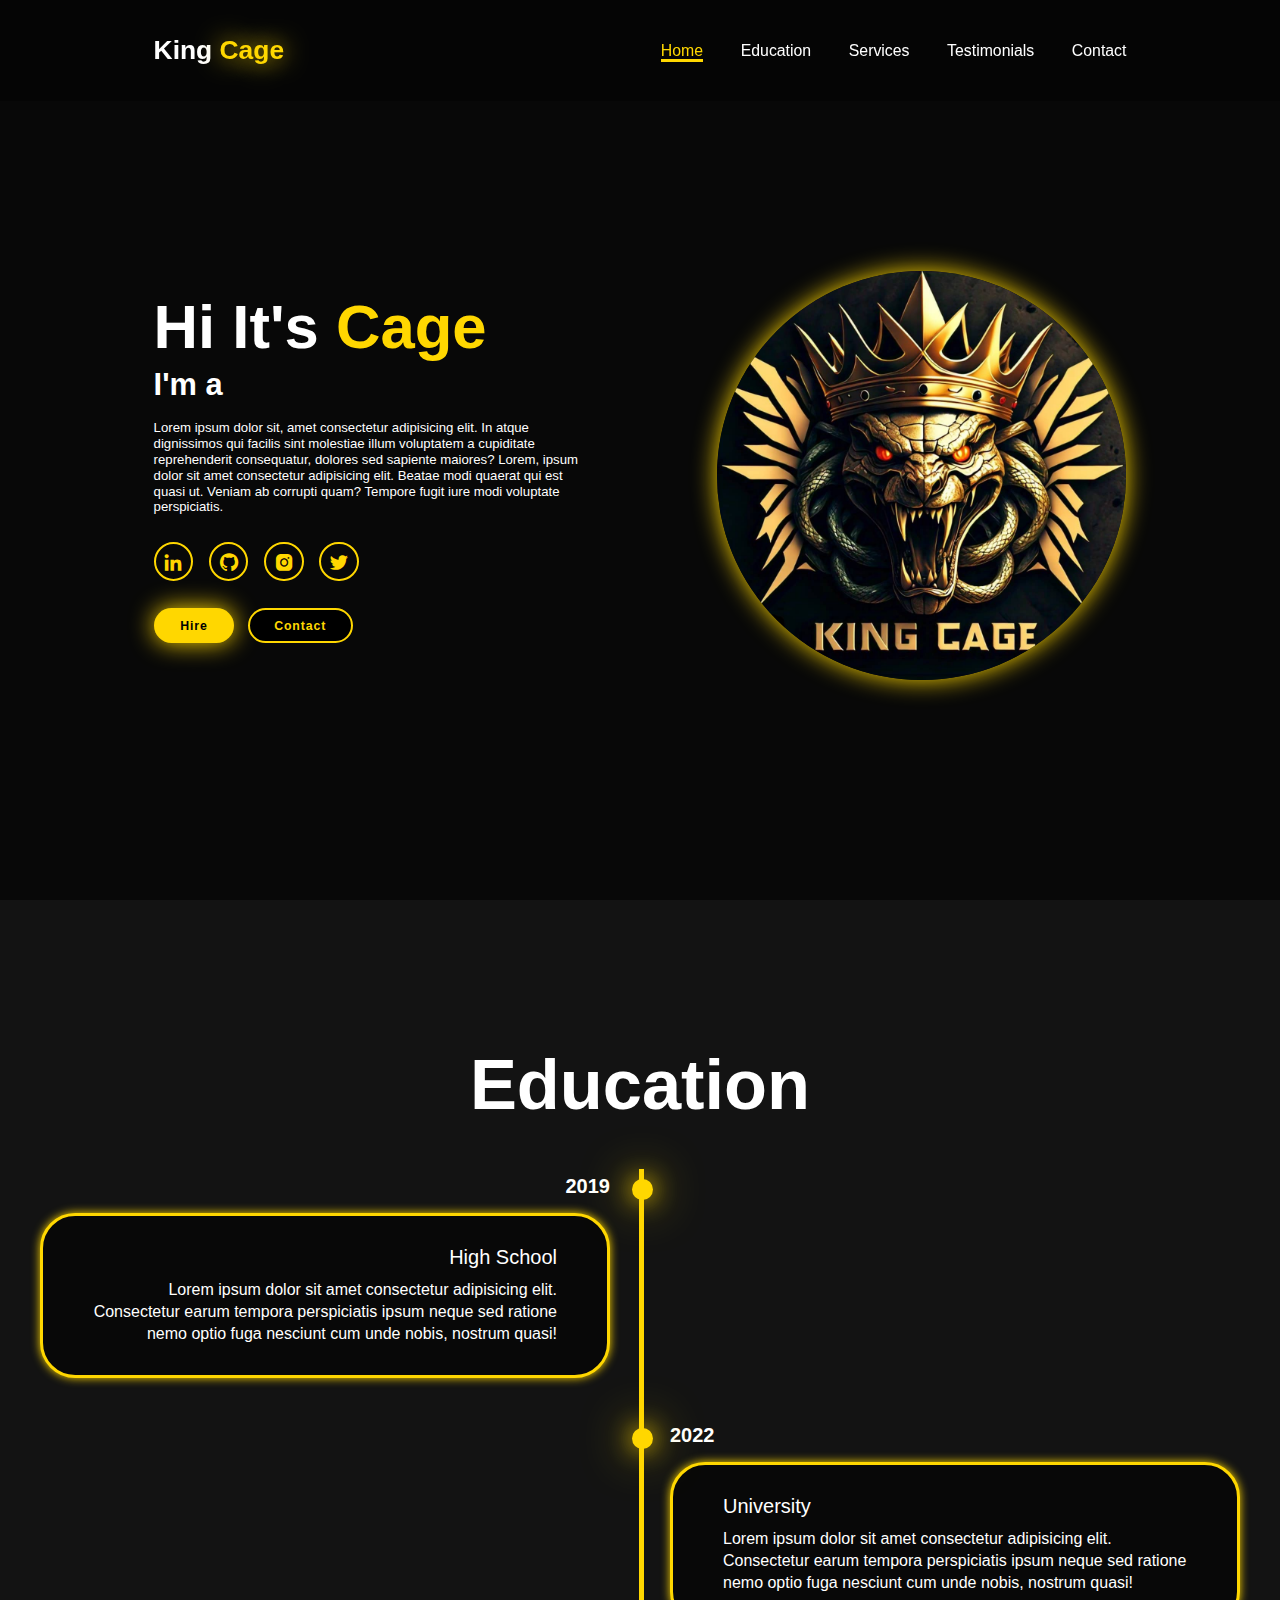
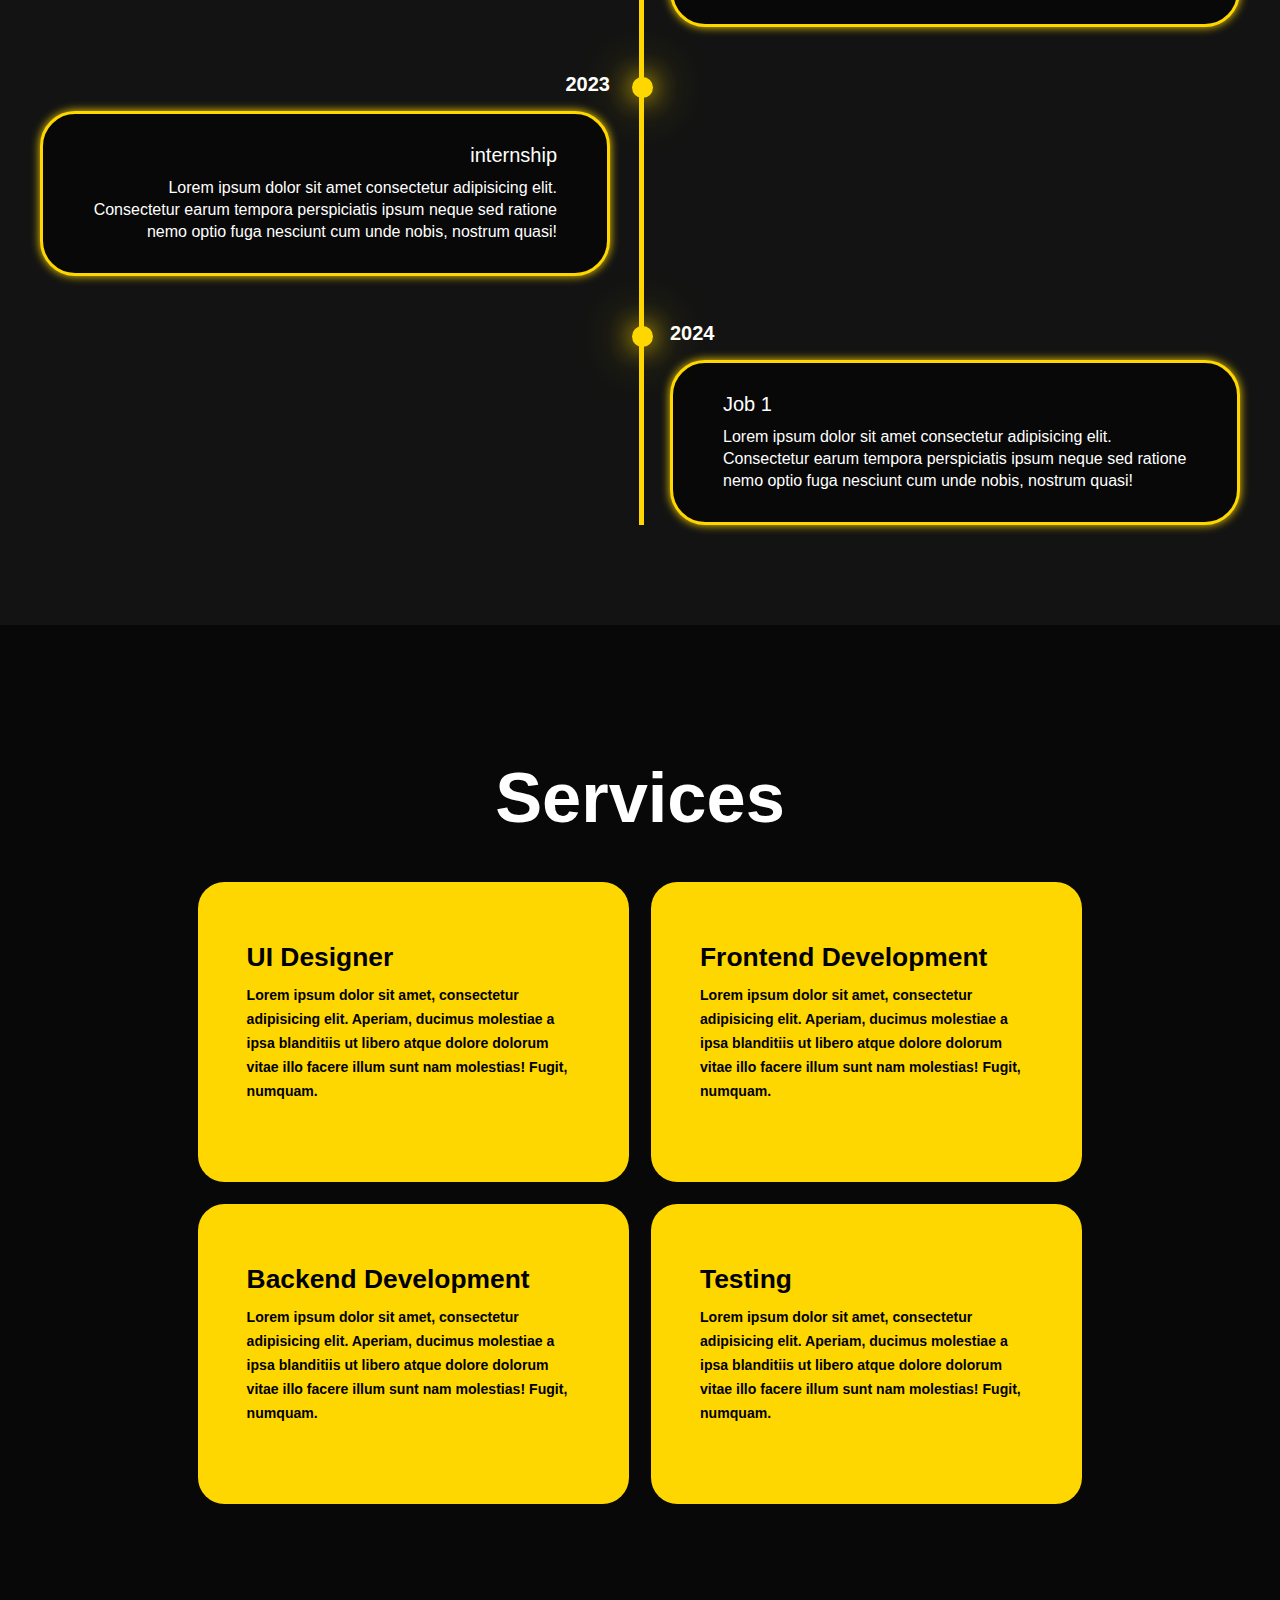
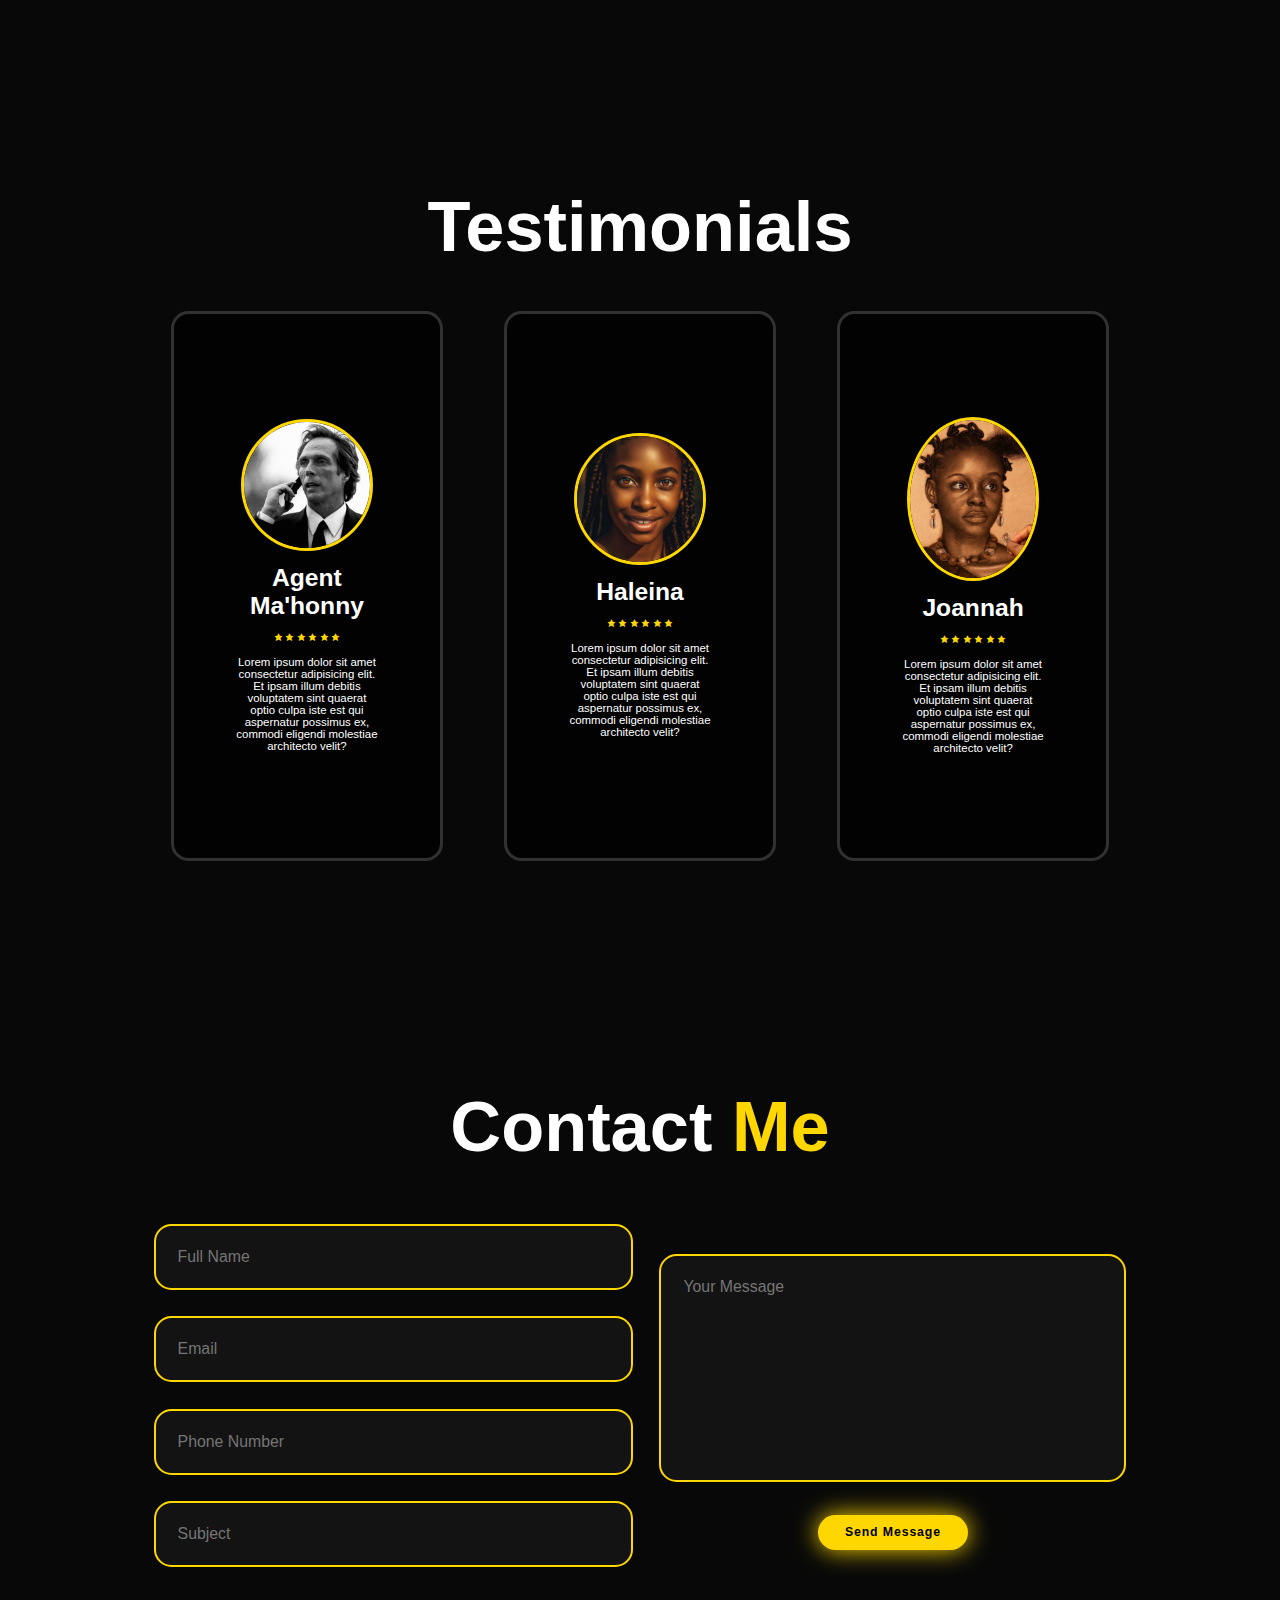
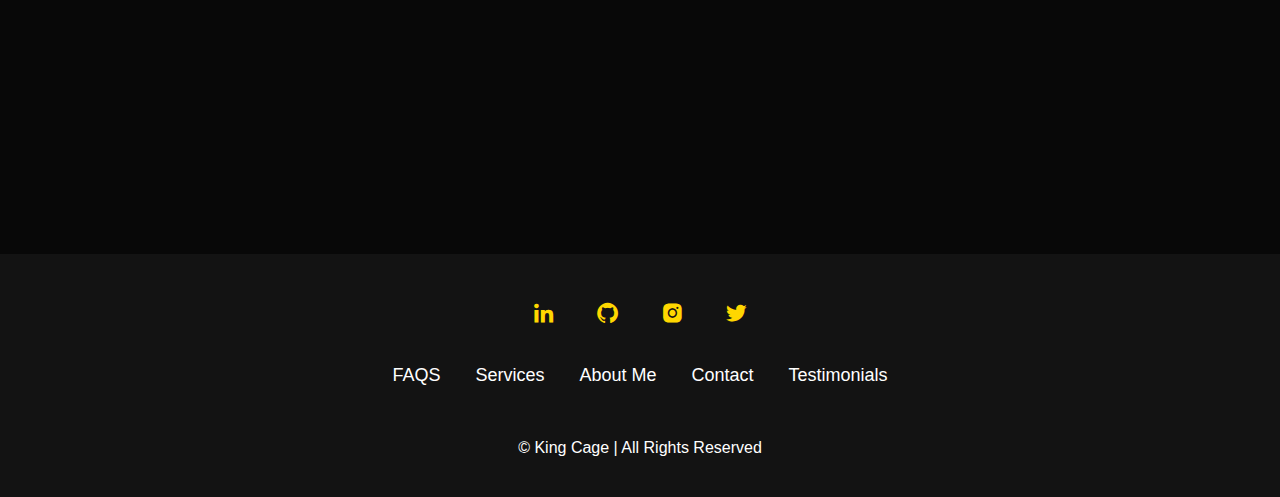
==== index.html @ 0769fb5f "First commit" ====
<!DOCTYPE html>
<html lang="en">
	<head>
		<meta charset="UTF-8" />
		<meta name="viewport" content="width=device-width, initial-scale=1.0" />
		<title>Responsive Portifolio Website</title>
		<link rel="stylesheet" href="style.css" />
		<link
			href="https://unpkg.com/boxicons@2.1.4/css/boxicons.min.css"
			rel="stylesheet" />
	</head>
	<body>
		<header class="header">
			<a href="#home" class="logo"> King <span>Cage</span> </a>

			<i class="bx bx-menu" id="menu-icon"></i>

			<nav class="navbar">
				<a href="#home" class="active">Home</a>
				<a href="#education">Education</a>
				<a href="#services">Services</a>
				<a href="#testimonials">Testimonials</a>
				<a href="#contact">Contact</a>
			</nav>
		</header>

		<section class="home" id="home">
			<div class="home-content">
				<h1>Hi It's <span>Cage</span></h1>
				<h3 class="text-animation">I'm a <span></span></h3>
				<p>
					Lorem ipsum dolor sit, amet consectetur adipisicing elit. In atque
					dignissimos qui facilis sint molestiae illum voluptatem a cupiditate
					reprehenderit consequatur, dolores sed sapiente maiores? Lorem, ipsum
					dolor sit amet consectetur adipisicing elit. Beatae modi quaerat qui
					est quasi ut. Veniam ab corrupti quam? Tempore fugit iure modi
					voluptate perspiciatis.
				</p>

				<div class="social-icons">
					<a href="#"><i class="bx bxl-linkedin"></i></a>
					<a href="#"><i class="bx bxl-github"></i></a>
					<a href="#"><i class=" bx bxl-instagram-alt"></i></a>
					<a href="#"><i class="bx bxl-twitter"></i></a>
				</div>

				<div class="btn-group">
					<a href="#" class="btn">Hire</a>
					<a href="#contact" class="btn">Contact</a>
				</div>
			</div>
			<div class="home-img">
				<img src="King_Cage.jpg" alt="" />
			</div>
		</section>

		<section class="education" id="education">
			<h2 class="heading">Education</h2>

			<div class="timeline-items">
				<div class="timeline-item">
					<div class="timeline-dot"></div>
					<div class="timeline-date">2019</div>
					<div class="timeline-content">
						<h3>High School</h3>
						<p>
							Lorem ipsum dolor sit amet consectetur adipisicing elit.
							Consectetur earum tempora perspiciatis ipsum neque sed ratione
							nemo optio fuga nesciunt cum unde nobis, nostrum quasi!
						</p>
					</div>
				</div>

				<div class="timeline-item">
					<div class="timeline-dot"></div>
					<div class="timeline-date">2022</div>
					<div class="timeline-content">
						<h3>University</h3>
						<p>
							Lorem ipsum dolor sit amet consectetur adipisicing elit.
							Consectetur earum tempora perspiciatis ipsum neque sed ratione
							nemo optio fuga nesciunt cum unde nobis, nostrum quasi!
						</p>
					</div>
				</div>

				<div class="timeline-item">
					<div class="timeline-dot"></div>
					<div class="timeline-date">2023</div>
					<div class="timeline-content">
						<h3>internship</h3>
						<p>
							Lorem ipsum dolor sit amet consectetur adipisicing elit.
							Consectetur earum tempora perspiciatis ipsum neque sed ratione
							nemo optio fuga nesciunt cum unde nobis, nostrum quasi!
						</p>
					</div>
				</div>

				<div class="timeline-item">
					<div class="timeline-dot"></div>
					<div class="timeline-date">2024</div>
					<div class="timeline-content">
						<h3>Job 1</h3>
						<p>
							Lorem ipsum dolor sit amet consectetur adipisicing elit.
							Consectetur earum tempora perspiciatis ipsum neque sed ratione
							nemo optio fuga nesciunt cum unde nobis, nostrum quasi!
						</p>
					</div>
				</div>
			</div>
		</section>

		<section class="services" id="services">
			<h2 class="heading">Services</h2>

			<div class="services-container">
				<div class="service-box">
					<div class="service-info">
						<h4>UI Designer</h4>
						<p>
							Lorem ipsum dolor sit amet, consectetur adipisicing elit. Aperiam,
							ducimus molestiae a ipsa blanditiis ut libero atque dolore dolorum
							vitae illo facere illum sunt nam molestias! Fugit, numquam.
						</p>
					</div>
				</div>
				<div class="service-box">
					<div class="service-info">
						<h4>Frontend Development</h4>
						<p>
							Lorem ipsum dolor sit amet, consectetur adipisicing elit. Aperiam,
							ducimus molestiae a ipsa blanditiis ut libero atque dolore dolorum
							vitae illo facere illum sunt nam molestias! Fugit, numquam.
						</p>
					</div>
				</div>
				<div class="service-box">
					<div class="service-info">
						<h4>Backend Development</h4>
						<p>
							Lorem ipsum dolor sit amet, consectetur adipisicing elit. Aperiam,
							ducimus molestiae a ipsa blanditiis ut libero atque dolore dolorum
							vitae illo facere illum sunt nam molestias! Fugit, numquam.
						</p>
					</div>
				</div>
				<div class="service-box">
					<div class="service-info">
						<h4>Testing</h4>
						<p>
							Lorem ipsum dolor sit amet, consectetur adipisicing elit. Aperiam,
							ducimus molestiae a ipsa blanditiis ut libero atque dolore dolorum
							vitae illo facere illum sunt nam molestias! Fugit, numquam.
						</p>
					</div>
				</div>
			</div>
		</section>

		<section class="testimonials" id="testimonials">
			<div class="testimonials-box">
				<h2 class="heading">Testimonials</h2>

				<div class="wrapper">
					<div class="testimonial-item">
						<img src="img1.jpg" alt="" />
						<h2>Agent Ma'honny</h2>
						<div class="rating">
							<i class="bx bxs-star" id="star"></i>
							<i class="bx bxs-star" id="star"></i>
							<i class="bx bxs-star" id="star"></i>
							<i class="bx bxs-star" id="star"></i>
							<i class="bx bxs-star" id="star"></i>
							<i class="bx bxs-star" id="star"></i>
						</div>
						<p>
							Lorem ipsum dolor sit amet consectetur adipisicing elit. Et ipsam
							illum debitis voluptatem sint quaerat optio culpa iste est qui
							aspernatur possimus ex, commodi eligendi molestiae architecto
							velit?
						</p>
					</div>

					<div class="testimonial-item">
						<img src="img2.jpg" alt="" />
						<h2>Haleina</h2>
						<div class="rating">
							<i class="bx bxs-star" id="star"></i>
							<i class="bx bxs-star" id="star"></i>
							<i class="bx bxs-star" id="star"></i>
							<i class="bx bxs-star" id="star"></i>
							<i class="bx bxs-star" id="star"></i>
							<i class="bx bxs-star" id="star"></i>
						</div>
						<p>
							Lorem ipsum dolor sit amet consectetur adipisicing elit. Et ipsam
							illum debitis voluptatem sint quaerat optio culpa iste est qui
							aspernatur possimus ex, commodi eligendi molestiae architecto
							velit?
						</p>
					</div>

					<div class="testimonial-item">
						<img src="img3.webp" alt="" />
						<h2>Joannah</h2>
						<div class="rating">
							<i class="bx bxs-star" id="star"></i>
							<i class="bx bxs-star" id="star"></i>
							<i class="bx bxs-star" id="star"></i>
							<i class="bx bxs-star" id="star"></i>
							<i class="bx bxs-star" id="star"></i>
							<i class="bx bxs-star" id="star"></i>
						</div>
						<p>
							Lorem ipsum dolor sit amet consectetur adipisicing elit. Et ipsam
							illum debitis voluptatem sint quaerat optio culpa iste est qui
							aspernatur possimus ex, commodi eligendi molestiae architecto
							velit?
						</p>
					</div>
				</div>
			</div>
		</section>

		<section class="contact" id="contact">
			<h2 class="heading">Contact <span>Me</span></h2>

			<form action="">
				<div class="input-group">
					<div class="input-box">
						<input type="text" placeholder="Full Name" />
						<input type="email" placeholder="Email" />
					</div>
					<div class="input-box">
						<input type="number" placeholder="Phone Number" />
						<input type="text" placeholder="Subject" />
					</div>
				</div>

				<div class="input-group-2">
					<textarea
						name=""
						id=""
						cols="30"
						rows="10"
						placeholder="Your Message"></textarea>
					<input type="submit" value="Send Message" class="btn" />
				</div>
			</form>
		</section>

		<footer class="footer">
			<div class="social">
				<a href="#"><i class="bx bxl-linkedin"></i></a>
				<a href="#"><i class="bx bxl-github"></i></a>
				<a href="#"><i class=" bx bxl-instagram-alt"></i></a>
				<a href="#"><i class="bx bxl-twitter"></i></a>
			</div>

			<ul>

				<li>
					<a href="#">FAQS</a>
				</li>
				

				<li>
					<a href="#">Services</a>
				</li>

				<li>
					<a href="#">About Me</a>
				</li>

				<li>
					<a href="#">Contact</a>
				</li>

				<li>
					<a href="#">Testimonials</a>
				</li>

			</ul>

			<p class="copyright">
				&copy; King Cage | All Rights Reserved
			</p>

		</footer>

		<script src="scritp.js"></script>
	</body>
</html>
---- style.css ----
* {
	margin: 0;
	padding: 0;
	box-sizing: border-box;
	text-decoration: none;
	border: none;
	outline: none;
	scroll-behavior: smooth;
	font-family: "Poppins", sans-serif;
}
:root {
	--bg-color: #080808;
	--second-bg-color: #131313;
	--text-color: #fff;
	--main-color: rgb(255, 215, 0);
	--background-image: linear-gradient(
		to bottom,
		rgb(255, 215, 0),
		rgb(255, 215, 0)
	);
}

html {
	font-size: 60%;
	overflow-x: hidden;
}

body {
	background: var(--bg-color);
	color: var(--text-color);
}

.header {
	position: fixed;
	top: 0;
	left: 0;
	width: 100%;
	padding: 4rem 12% 4rem;
	background: rgba(0, 0, 0, 0.3);
	backdrop-filter: blur(10px);
	display: flex;
	justify-content: space-between;
	align-items: center;
	z-index: 5;
}

.logo {
	font-size: 3rem;
	color: var(--text-color);
	font-weight: 800;
	cursor: pointer;
	transition: 0.3s ease;
}
.logo:hover {
	transform: scale(1.1);
}

.logo span {
	text-shadow: 0 0 25px var(--main-color);
}

.navbar a {
	font-size: 1.8rem;
	color: var(--text-color);
	margin-left: 4rem;
	font-weight: 500;
	transition: 0.3s ease;
	border-bottom: 3px solid transparent;
}

.navbar a:hover,
.navbar a.active {
	color: var(--main-color);
	border-bottom: 3px solid var(--main-color);
}

#menu-icon {
	font-size: 3.6rem;
	color: var(--main-color);
	display: none;
}

section {
	min-height: 100vh;
	padding: 10rem 12% 10rem;
}

.home {
	display: flex;
	align-items: center;
	justify-content: center;
	gap: 15rem;
}

.home-content {
	display: flex;
	flex-direction: column;
	align-items: baseline;
	text-align: left;
	justify-content: center;
	margin-top: 3rem;
}

span {
	color: var(--main-color);
}

.logo span {
	color: var(--main-color);
}

.home-content h3 {
	margin-bottom: 2rem;
	margin-top: 1rem;
	font-size: 3.5rem;
}

.home-content h1 {
	font-size: 7rem;
	font-weight: 700;
	margin-top: 1.5rem;
	line-height: 1;
}

.home-img {
	border-radius: 50%;
}

.home-img img {
	position: relative;
	top: 3rem;
	width: 32vw;
	border-radius: 50%;
	box-shadow: 0 0 25px var(--main-color);
}

.home-img img:hover {
	box-shadow: 0 0 25px var(--main-color), 0 0 50px var(--main-color),
		0 0 100px var(--main-color);
}

.home-content p {
	font-size: 1.5rem;
	font-weight: 500;
	line-height: 1.8rem;
	max-width: 1000px;
}

.social-icons a {
	display: inline-flex;
	justify-content: center;
	align-items: center;
	width: 4.5rem;
	height: 4.5rem;
	background: transparent;
	border: 2px solid var(--main-color);
	font-size: 2.5rem;
	border-radius: 50%;
	color: var(--main-color);
	margin: 3rem 1.5rem 3rem 0;
	transition: 0.3s ease-in-out;
}

.social-icons a:hover {
	color: var(--text-color);
	transform: scale(1.3) translateY(-5px);
	box-shadow: 0 0 25px var(--main-color);
	background-color: var(--main-color);
}

.btn {
	display: inline-flex;
	padding: 1rem 2.8rem;
	background: var(--main-color);
	box-shadow: 0 0 25px var(--main-color);
	border-radius: 4rem;
	font-size: 1.4rem;
	color: black;
	border: 2px solid transparent;
	letter-spacing: 0.1rem;
	font-weight: 600;
	transition: 0.3s ease-in-out;
	cursor: pointer;
}

.btn:hover {
	transform: scale(1.05);
	box-shadow: 0 0 50px var(--main-color);
}

.btn-group {
	display: flex;
	align-items: center;
	gap: 1.5rem;
}

.btn-group a:nth-of-type(2) {
	background-color: black;
	color: var(--main-color);
	border: 2px solid var(--main-color);
	box-shadow: 0 0 25px transparent;
}

.btn-group a:nth-of-type(2):hover {
	background-color: var(--main-color);
	color: black;
	box-shadow: 0 0 25px var(--main-color);
}

.text-animation {
	font-size: 34px;
	font-weight: 600;
	min-width: 280px;
}

.text-animation span {
	position: relative;
}

.text-animation span::before {
	content: "Web Developer";
	color: var(--main-color);
	animation: words 20s infinite;
}

.text-animation span::after {
	content: "";
	background: var(--bg-color);
	position: absolute;
	width: calc(100% + 8px);
	height: 100%;
	border-left: 3px solid var(--bg-color);
	right: -8px;
	animation: cursor 0.6s infinite, typing 20s steps(14) infinite;
}

@keyframes cursor {
	to {
		border-left: 2px solid var(--main-color);
	}
}

@keyframes words {
	0%,
	20% {
		content: "Web Developer";
	}
	21%,
	40% {
		content: "Mobile App Developer";
	}
	41%,
	60% {
		content: "UI / UX Designer";
	}
	61%,
	80% {
		content: "Software Tester";
	}
	81%,
	100% {
		content: "Fontend Designer";
	}
}

@keyframes typing {
	10%,
	15%,
	30%,
	35%,
	50%,
	55%,
	70%,
	75%,
	80%,
	85%,
	90%,
	95% {
		width: 0;
	}
	5%,
	20%,
	25%,
	40%,
	45%,
	60%,
	65%,
	80%,
	85% {
		width: calc(100% + 8px);
	}
}

.heading {
	font-size: 8rem;
	text-align: center;
	margin: 5rem 0;
}

.education {
	padding: 100px 15px;
	background: var(--second-bg-color);
}

.education h2 {
	margin-bottom: 5rem;
}

.timeline-items {
	max-width: 1200px;
	margin: auto;
	display: flex;
	flex-wrap: wrap;
	position: relative;
}

.timeline-items::before {
	content: "";
	position: absolute;
	width: 5px;
	height: 100%;
	background-color: var(--main-color);
	left: calc(50% - 1px);
}

.timeline-item {
	margin-bottom: 40px;
	width: 100%;
	position: relative;
}

.timeline-item:last-child {
	margin-bottom: 0;
}

.timeline-item:nth-child(odd) {
	padding-right: calc(50% + 30px);
	text-align: right;
}

.timeline-item:nth-child(even) {
	padding-left: calc(50% + 30px);
}

.timeline-dot {
	height: 21px;
	width: 21px;
	background-color: var(--main-color);
	box-shadow: 0 0 25px var(--main-color), 0 0 50px var(--main-color);
	position: absolute;
	left: calc(50% - 8px);
	border-radius: 50%;
	top: 10px;
}

.timeline-date {
	font-size: 20px;
	font-weight: 800;
	color: #fff;
	margin: 6px 0 15px;
}

.timeline-content {
	background-color: var(--bg-color);
	border: 3px solid var(--main-color);
	padding: 30px 50px;
	border-radius: 4rem;
	box-shadow: 0 0 10px var(--main-color);
	cursor: pointer;
	transition: 0.3s ease-in-out;
}

.timeline-content:hover {
	transform: scale(1.05);
	box-shadow: 0 0 25px var(--main-color);
}

.timeline-content h3 {
	font-size: 20px;
	color: #fff;
	margin: 0 0 10px;
	font-weight: 500;
}

.timeline-content p {
	color: #fff;
	font-size: 16px;
	font-weight: 300;
	line-height: 22px;
}

::-webkit-scrollbar {
	width: 15px;
}

::-webkit-scrollbar-thumb {
	background-color: var(--main-color);
	border-radius: 1rem;
}

::-webkit-scrollbar-track {
	background-color: var(--bg-color);
	width: 50px;
}

.services {
	background: var(--bg-color);
	color: black;
}

.services h2 {
	margin-bottom: 5rem;
	color: white;
}

.services-container {
	display: grid;
	grid-template-columns: repeat(2, 1fr);
	align-items: center;
	gap: 2.5rem;
}

.service-box {
	background-color: var(--main-color);
	height: 300px;
	border-radius: 3rem;
	border: 5px solid transparent;
	cursor: pointer;
	transition: 0.4s ease-in-out;
}

.service-box:hover {
	background: white;
	color: black;
	border: 5px solid var(--main-color);
	transform: scale(1.03);
}

.service-box .service-info {
	display: flex;
	flex-direction: column;
	text-align: left;
	max-height: 200px;
	justify-content: left;
	align-items: baseline;
	padding: 5rem 5rem;
}

.service-info h4 {
	font-size: 3rem;
	font-weight: 800;
	line-height: 2;
}

.service-info p {
	font-size: 1.6rem;
	font-weight: 600;
	max-height: 100px;
	line-height: 1.7;
	margin: auto;
}

.tastimonials {
	background: var(--second-bg-color);
}

.testimonials-box {
	background-size: cover;
	display: flex;
	align-items: center;
	justify-content: center;
	flex-direction: column;
}

.testimonials .heading {
	margin-bottom: 5rem;
}

.testimonials-box img {
	width: 15rem;
	border-radius: 50%;
	border: 3px solid var(--main-color);
}

.wrapper {
	display: grid;
	grid-template-columns: repeat(3, 1fr);
	gap: 3rem;
}

.testimonial-item {
	min-height: 550px;
	max-width: 450px;
	background: rgba(0, 0, 0, 0.7);
	border: 3px solid rgba(238, 238, 238, 0.2);
	border-radius: 2rem;
	margin: 0 2rem;
	padding: 30px 60px;
	cursor: pointer;
	display: flex;
	flex-direction: column;
	align-items: center;
	justify-content: center;
	text-align: center;
	gap: 1.5rem;
	color: white;
	transition: 0.4s ease-in-out;
}

.testimonial-item:hover {
	border: 3px solid var(--main-color);
	transform: translateY(-10px) scale(1.03);
	box-shadow: 0 0 50px var(--main-color);
}

.testimonial-item h2 {
	font-size: 2.8rem;
}

.testimonial-item p {
	font-size: 1.3rem;
}

#star {
	color: var(--main-color);
}

.contact {
	background-color: var(--bg-color);
}

.contact h2 {
	margin-bottom: 3rem;
	color: white;
}

.contact form {
	display: flex;
	align-items: center;
	justify-content: center;
	gap: 3rem;
	margin: 5rem auto;
	text-align: center;
}

.contact form .input-box {
	display: flex;
	justify-content: center;
	flex-wrap: wrap;
}

.contact form .input-box input,
.contact form textarea {
	width: 100%;
	padding: 2.5rem;
	font-size: 1.8rem;
	color: var(--text-color);
	background: var(--second-bg-color);
	border-radius: 2rem;
	border: 2px solid var(--main-color);
	margin: 1.5rem 0;
	resize: none;
}

.contact form .btn {
	margin-top: 2rem;
}

.footer {
	position: relative;
	bottom: 0;
	width: 100%;
	padding: 40px 0;
	background-color: var(--second-bg-color);
}

.footer .social {
	text-align: center;
	padding-bottom: 25px;
	color: var(--main-color);
}

.footer .social a {
	font-size: 25px;
	color: var(--main-color);
	width: 42px;
	height: 42px;
	line-height: 42px;
	display: inline-block;
	text-align: center;
	border-radius: 50%;
	margin: 0 10px;
	transition: 0.3s ease-in-out;
}

.footer .social a:hover {
	transform: scale(1.2) translateY(-10px);
	background: var(--main-color);
	color: black;
	box-shadow: 0 0 25px var(--main-color);
}

.footer ul {
	margin-top: 0;
	padding: 0;
	font-size: 18px;
	line-height: 1.6;
	margin-bottom: 0;
	text-align: center;
}

.footer ul li a {
	color: white;
	border-bottom: 3px solid transparent;
	transition: 0.3s ease-in-out;
}

.footer ul li a:hover {
	border-bottom: 3px solid var(--main-color);
}

.footer ul li {
	display: inline-block;
	padding: 0 15px;
}

.footer .copyright {
	margin-top: 50px;
	text-align: center;
	font-size: 16px;
	color: white;
}

@media (max-width: 1285px) {
	html {
		font-size: 55%;
	}
	.services-container {
		padding-bottom: 7rem;
		grid-template-columns: repeat(2, 1fr);
		margin: 0 5rem;
	}
}

@media (max-width: 991px) {
	header {
		padding: 2rem 3%;
	}
	section {
		padding: 10rem 3% 2rem;
	}
	.timeline-items::before {
		left: 7px;
	}
	.timeline-item:nth-child(odd) {
		padding-right: 0;
		text-align: left;
	}
	.timeline-item:nth-child(odd),
	.timeline-item:nth-child(even) {
		padding-left: 37px;
	}
	.timeline-dot{
		left: 0;
	}
	.services{
		padding-bottom: 7rem;
	}
	.testimonials .wrapper{
		grid-template-columns: repeat(1,1fr);
	}
	.contact form{
		flex-direction: column;
	}

	.footer{
		padding: 2rem 3%;
	}
}


@media(max-width:895px){
	#menu-icon{
		display: block;
	}

	.navbar{
		position: absolute;
		top: 100%;
		right: 0;
		width: 50%;
		padding: 1rem 3%;
		background: rgba(0, 0, 0, 0.8);
		backdrop-filter: blur(20px);
		border-bottom-left-radius: 2rem;
		border-left: 2px solid var(--main-color);
		border-bottom: 2px solid var(--main-color);
		display: none;
	}

	.navbar.active{
		display: block;
	}
	.navbar a{
		display: block;
		font-size: 2rem;
		margin: 3rem 0;
		color: white;
	}
	.home{
		flex-direction: column-reverse;
		margin: 5rem 4rem;
	}
	.home-content h3{
		font-size: 2.6rem;
	}
	.home-content h1{
		font-size: 8rem;
		margin-top: 3rem;
	}
	.home-content p{
		max-width: 600px;
		margin: 0 auto;
	}
	.home-img img{
		width: 56vw;
	}

	.services h2{
		margin-bottom: 3rem;
	}

	.services-container{
		grid-template-columns: repeat(1, 1fr);
	}
}
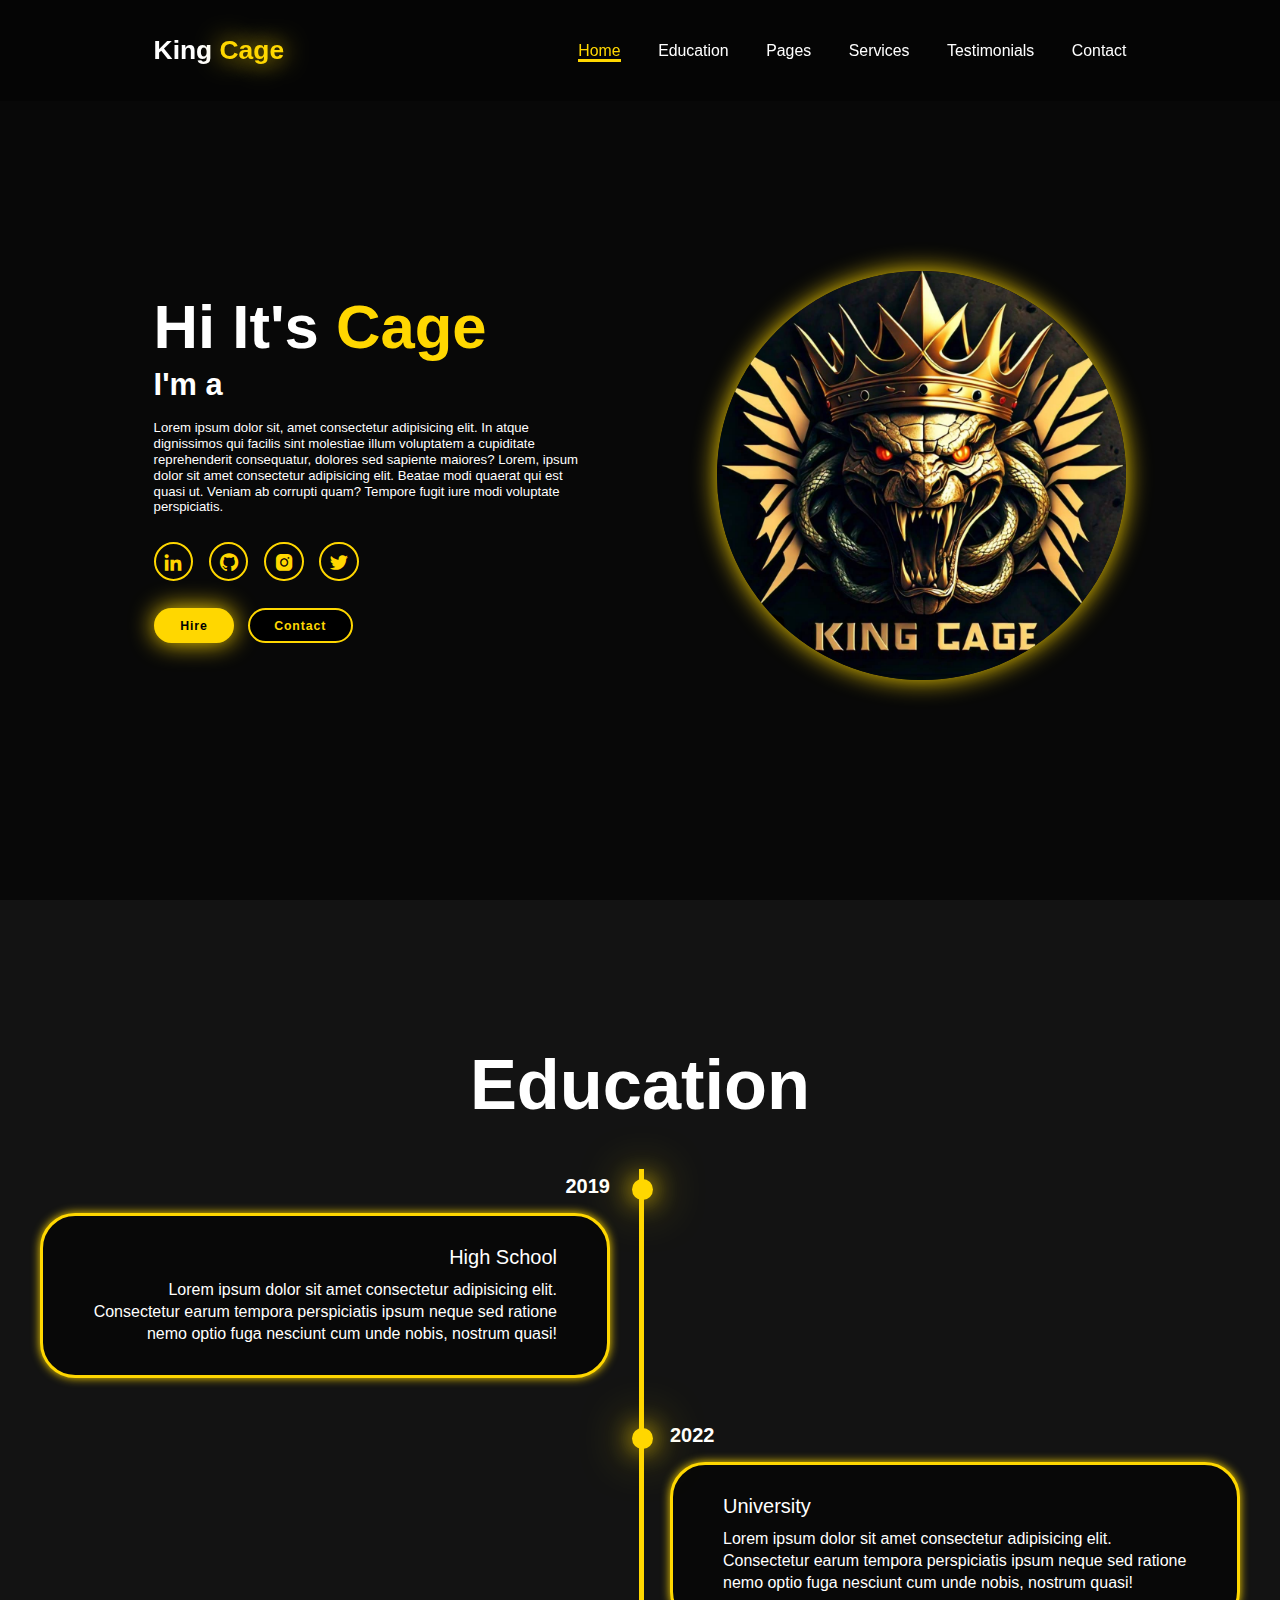
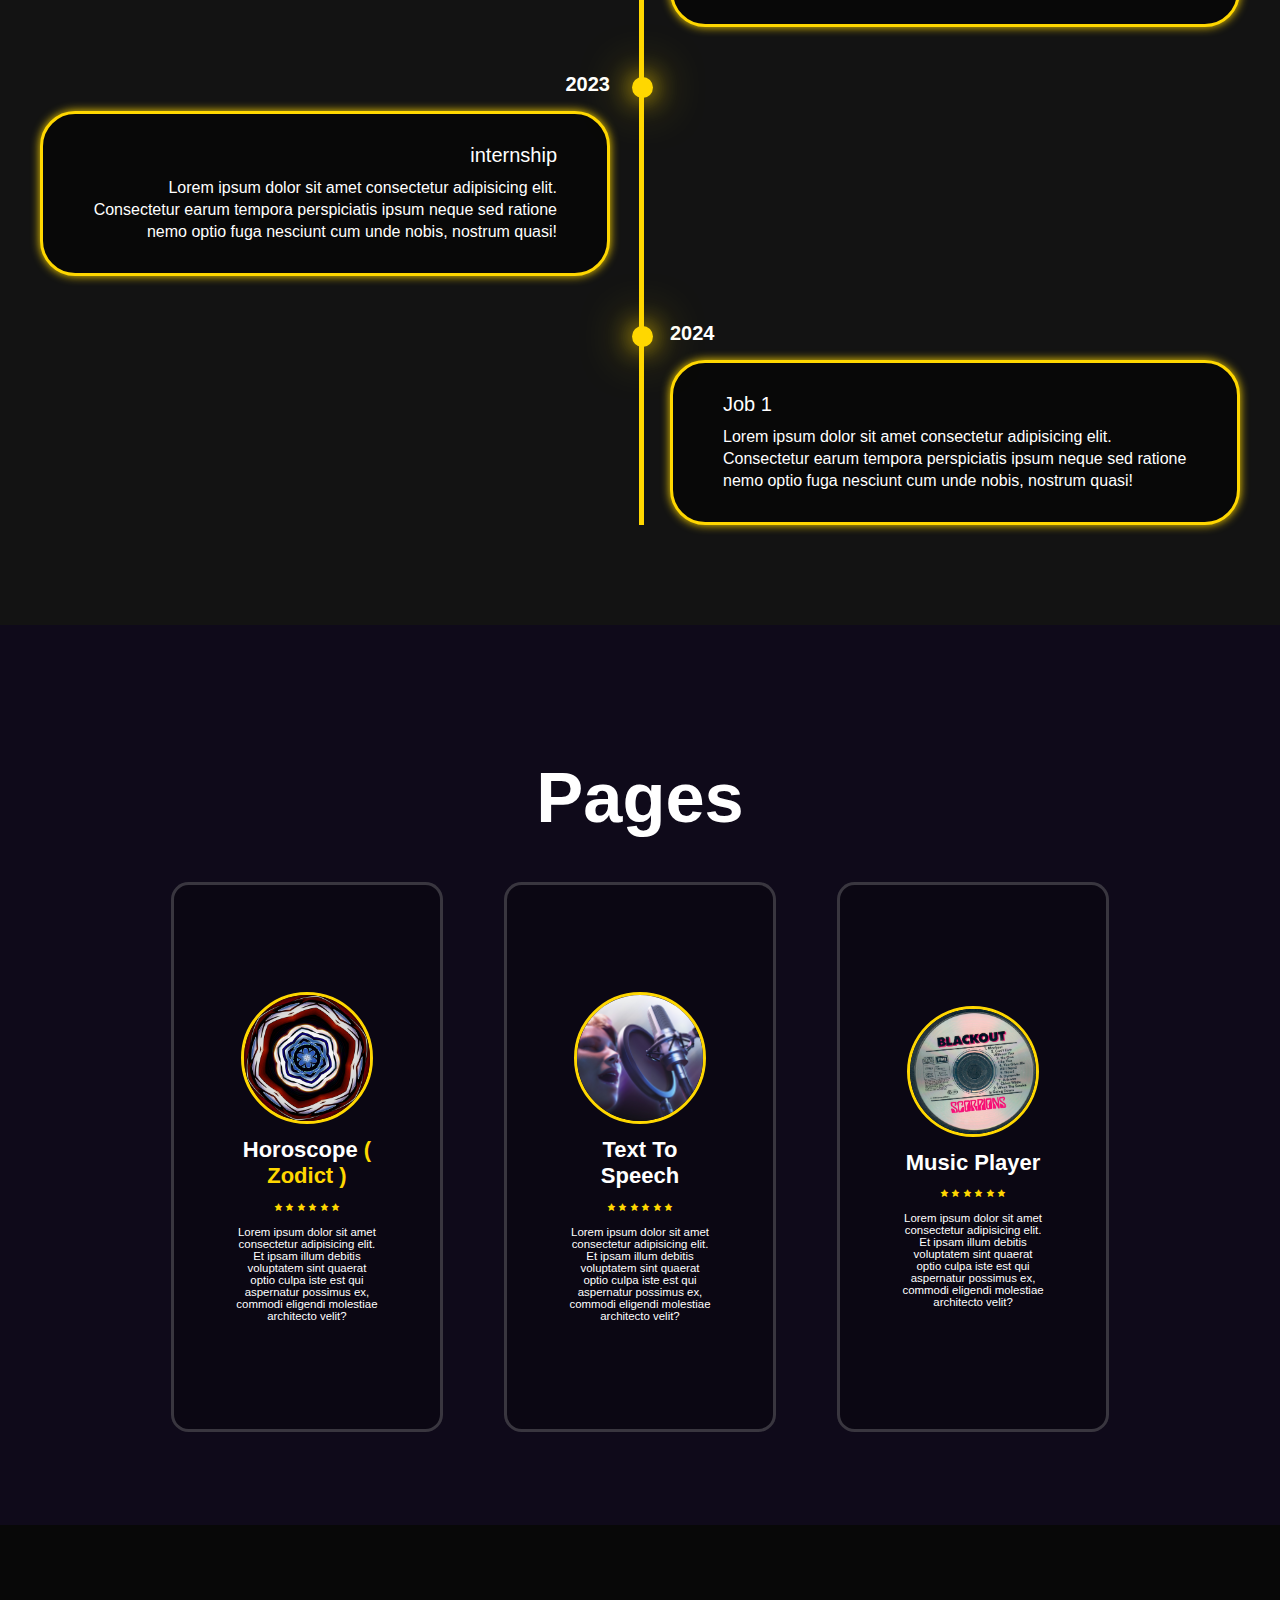
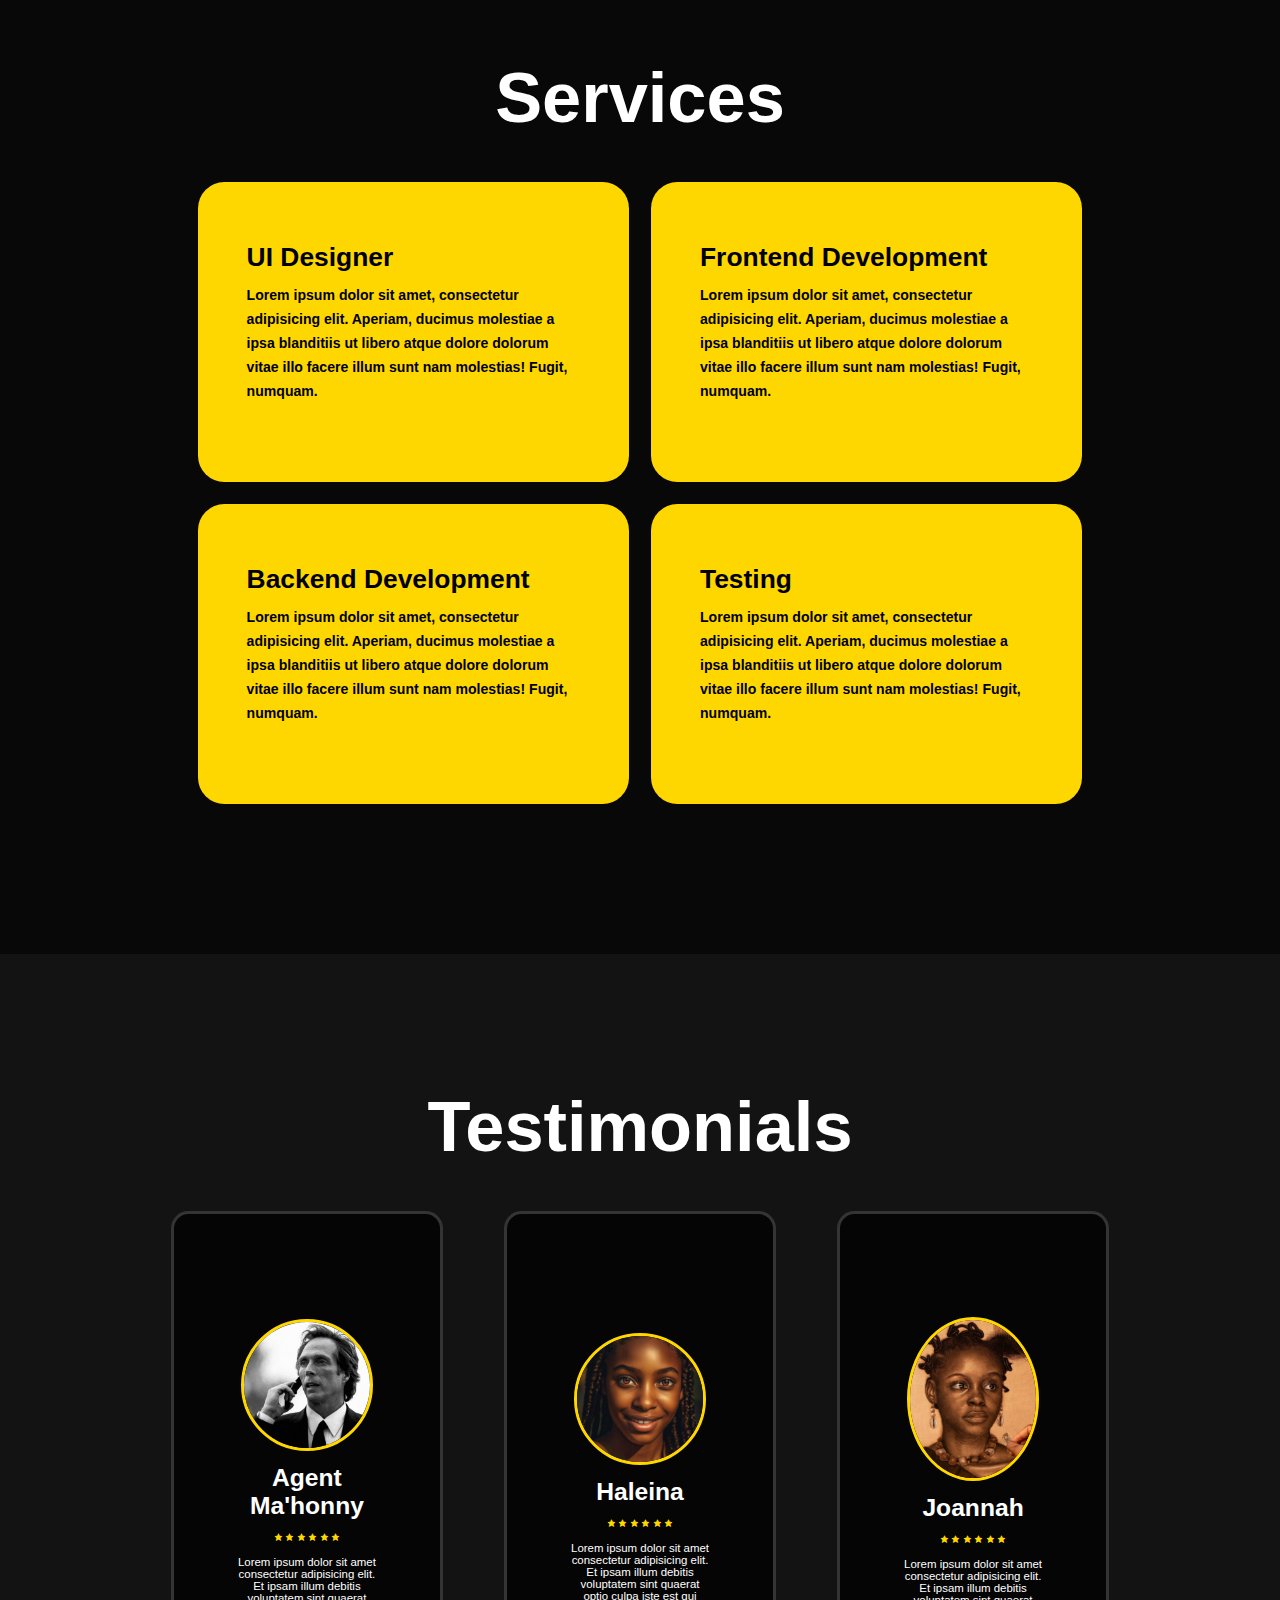
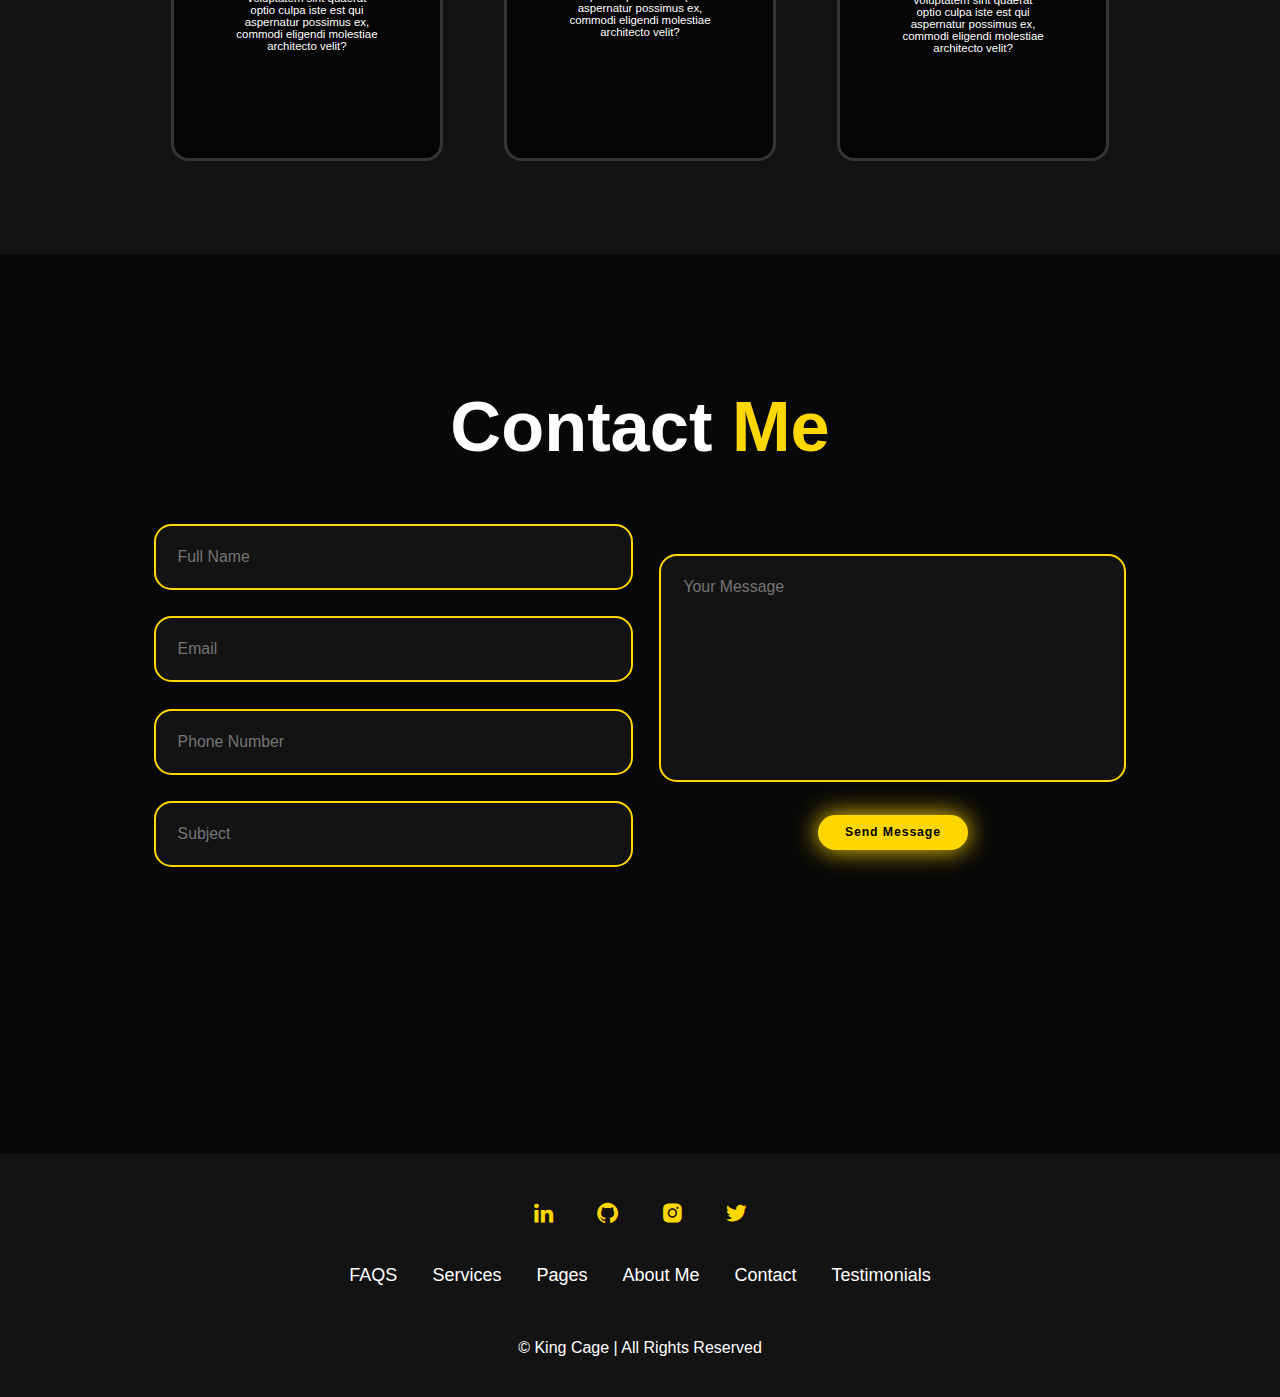
==== commit 31a59c6d: "updates for index.html" ====
--- a/index.html
+++ b/index.html
@@ -3,8 +3,8 @@
 	<head>
 		<meta charset="UTF-8" />
 		<meta name="viewport" content="width=device-width, initial-scale=1.0" />
-		<title>Responsive Portifolio Website</title>
-		<link rel="stylesheet" href="style.css" />
+		<title>👑 King Cage Website</title>
+		<link rel="stylesheet" href="/css/style.css" />
 		<link
 			href="https://unpkg.com/boxicons@2.1.4/css/boxicons.min.css"
 			rel="stylesheet" />
@@ -18,6 +18,7 @@
 			<nav class="navbar">
 				<a href="#home" class="active">Home</a>
 				<a href="#education">Education</a>
+				<a href="#pages">Pages</a>
 				<a href="#services">Services</a>
 				<a href="#testimonials">Testimonials</a>
 				<a href="#contact">Contact</a>
@@ -40,7 +41,7 @@
 				<div class="social-icons">
 					<a href="#"><i class="bx bxl-linkedin"></i></a>
 					<a href="#"><i class="bx bxl-github"></i></a>
-					<a href="#"><i class=" bx bxl-instagram-alt"></i></a>
+					<a href="#"><i class="bx bxl-instagram-alt"></i></a>
 					<a href="#"><i class="bx bxl-twitter"></i></a>
 				</div>
 
@@ -50,7 +51,7 @@
 				</div>
 			</div>
 			<div class="home-img">
-				<img src="King_Cage.jpg" alt="" />
+				<img src="/img/King_Cage.jpg" alt="" />
 			</div>
 		</section>
 
@@ -112,6 +113,79 @@
 			</div>
 		</section>
 
+
+		<section class="pages" id="pages">
+			<div class="pages-box">
+				<h3 class="heading">Pages</h3>
+
+				<div class="wrapper">
+					<a href="/pages/horoscope-landing-page.html">
+						<div class="page-item">
+							<img src="/img/flm-psytrance.png" alt="" />
+							<h2>Horoscope <span>( Zodict )</span></h2>
+							<div class="rating">
+								<i class="bx bxs-star" id="star"></i>
+								<i class="bx bxs-star" id="star"></i>
+								<i class="bx bxs-star" id="star"></i>
+								<i class="bx bxs-star" id="star"></i>
+								<i class="bx bxs-star" id="star"></i>
+								<i class="bx bxs-star" id="star"></i>
+							</div>
+							<p>
+								Lorem ipsum dolor sit amet consectetur adipisicing elit. Et ipsam
+								illum debitis voluptatem sint quaerat optio culpa iste est qui
+								aspernatur possimus ex, commodi eligendi molestiae architecto
+								velit?
+							</p>
+						</div>
+					</a>
+
+					<a href="text-to-speech.html">
+						<div class="page-item">
+							<img src="/img/img0.jpg" alt="" />
+							<h2>Text To Speech</h2>
+							<div class="rating">
+								<i class="bx bxs-star" id="star"></i>
+								<i class="bx bxs-star" id="star"></i>
+								<i class="bx bxs-star" id="star"></i>
+								<i class="bx bxs-star" id="star"></i>
+								<i class="bx bxs-star" id="star"></i>
+								<i class="bx bxs-star" id="star"></i>
+							</div>
+							<p>
+								Lorem ipsum dolor sit amet consectetur adipisicing elit. Et ipsam
+								illum debitis voluptatem sint quaerat optio culpa iste est qui
+								aspernatur possimus ex, commodi eligendi molestiae architecto
+								velit?
+							</p>
+						</div>
+					</a>
+
+					<a href="music-player.html">
+						<div class="page-item">
+							<img src="/img/img4.jpg" alt="" />
+							<h2>Music Player</h2>
+							<div class="rating">
+								<i class="bx bxs-star" id="star"></i>
+								<i class="bx bxs-star" id="star"></i>
+								<i class="bx bxs-star" id="star"></i>
+								<i class="bx bxs-star" id="star"></i>
+								<i class="bx bxs-star" id="star"></i>
+								<i class="bx bxs-star" id="star"></i>
+							</div>
+							<p>
+								Lorem ipsum dolor sit amet consectetur adipisicing elit. Et ipsam
+								illum debitis voluptatem sint quaerat optio culpa iste est qui
+								aspernatur possimus ex, commodi eligendi molestiae architecto
+								velit?
+							</p>
+						</div>
+					</a>
+				</div>
+			</div>
+		</section>
+
+
 		<section class="services" id="services">
 			<h2 class="heading">Services</h2>
 
@@ -159,13 +233,14 @@
 			</div>
 		</section>
 
+
 		<section class="testimonials" id="testimonials">
 			<div class="testimonials-box">
 				<h2 class="heading">Testimonials</h2>
 
 				<div class="wrapper">
 					<div class="testimonial-item">
-						<img src="img1.jpg" alt="" />
+						<img src="/img/img1.jpg" alt="" />
 						<h2>Agent Ma'honny</h2>
 						<div class="rating">
 							<i class="bx bxs-star" id="star"></i>
@@ -184,7 +259,7 @@
 					</div>
 
 					<div class="testimonial-item">
-						<img src="img2.jpg" alt="" />
+						<img src="/img/img2.jpg" alt="" />
 						<h2>Haleina</h2>
 						<div class="rating">
 							<i class="bx bxs-star" id="star"></i>
@@ -203,7 +278,7 @@
 					</div>
 
 					<div class="testimonial-item">
-						<img src="img3.webp" alt="" />
+						<img src="/img/img3.webp" alt="" />
 						<h2>Joannah</h2>
 						<div class="rating">
 							<i class="bx bxs-star" id="star"></i>
@@ -255,22 +330,24 @@
 			<div class="social">
 				<a href="#"><i class="bx bxl-linkedin"></i></a>
 				<a href="#"><i class="bx bxl-github"></i></a>
-				<a href="#"><i class=" bx bxl-instagram-alt"></i></a>
+				<a href="#"><i class="bx bxl-instagram-alt"></i></a>
 				<a href="#"><i class="bx bxl-twitter"></i></a>
 			</div>
 
 			<ul>
-
 				<li>
 					<a href="#">FAQS</a>
 				</li>
-				
 
 				<li>
 					<a href="#">Services</a>
 				</li>
 
 				<li>
+					<a href="#">Pages</a>
+				</li>
+
+				<li>
 					<a href="#">About Me</a>
 				</li>
 
@@ -281,15 +358,11 @@
 				<li>
 					<a href="#">Testimonials</a>
 				</li>
-
 			</ul>
 
-			<p class="copyright">
-				&copy; King Cage | All Rights Reserved
-			</p>
-
+			<p class="copyright">&copy; King Cage | All Rights Reserved</p>
 		</footer>
 
-		<script src="scritp.js"></script>
+		<script src="/js/script.js"></script>
 	</body>
 </html>
--- a/css/style.css
+++ b/css/style.css
@@ -0,0 +1,816 @@
+* {
+	margin: 0;
+	padding: 0;
+	box-sizing: border-box;
+	text-decoration: none;
+	border: none;
+	outline: none;
+	scroll-behavior: smooth;
+	font-family: "Poppins", sans-serif;
+}
+:root {
+	--bg-color: #080808;
+	--second-bg-color: #131313;
+	--text-color: #fff;
+	--main-color: rgb(255, 215, 0);
+	--third-bg-color:#0f0a1a;
+}
+
+html {
+	font-size: 60%;
+	overflow-x: hidden;
+}
+
+body {
+	background: var(--bg-color);
+	color: var(--text-color);
+}
+
+.header {
+	position: fixed;
+	top: 0;
+	left: 0;
+	width: 100%;
+	padding: 4rem 12% 4rem;
+	background: rgba(0, 0, 0, 0.3);
+	backdrop-filter: blur(10px);
+	display: flex;
+	justify-content: space-between;
+	align-items: center;
+	z-index: 5;
+}
+
+.logo {
+	font-size: 3rem;
+	color: var(--text-color);
+	font-weight: 800;
+	cursor: pointer;
+	transition: 0.3s ease;
+}
+.logo:hover {
+	transform: scale(1.1);
+}
+
+.logo span {
+	text-shadow: 0 0 25px var(--main-color);
+}
+
+.navbar a {
+	font-size: 1.8rem;
+	color: var(--text-color);
+	margin-left: 4rem;
+	font-weight: 500;
+	transition: 0.3s ease;
+	border-bottom: 3px solid transparent;
+}
+
+.navbar a:hover,
+.navbar a.active {
+	color: var(--main-color);
+	border-bottom: 3px solid var(--main-color);
+}
+
+#menu-icon {
+	font-size: 3.6rem;
+	color: var(--main-color);
+	display: none;
+}
+
+section {
+	min-height: 100vh;
+	padding: 10rem 12% 10rem;
+}
+
+.home {
+	display: flex;
+	align-items: center;
+	justify-content: center;
+	gap: 15rem;
+}
+
+.home-content {
+	display: flex;
+	flex-direction: column;
+	align-items: baseline;
+	text-align: left;
+	justify-content: center;
+	margin-top: 3rem;
+}
+
+span {
+	color: var(--main-color);
+}
+
+.logo span {
+	color: var(--main-color);
+}
+
+.home-content h3 {
+	margin-bottom: 2rem;
+	margin-top: 1rem;
+	font-size: 3.5rem;
+}
+
+.home-content h1 {
+	font-size: 7rem;
+	font-weight: 700;
+	margin-top: 1.5rem;
+	line-height: 1;
+}
+
+.home-img {
+	border-radius: 50%;
+}
+
+.home-img img {
+	position: relative;
+	top: 3rem;
+	width: 32vw;
+	border-radius: 50%;
+	box-shadow: 0 0 25px var(--main-color);
+}
+
+.home-img img:hover {
+	box-shadow: 0 0 25px var(--main-color), 0 0 50px var(--main-color),
+		0 0 100px var(--main-color);
+}
+
+.home-content p {
+	font-size: 1.5rem;
+	font-weight: 500;
+	line-height: 1.8rem;
+	max-width: 1000px;
+}
+
+.social-icons a {
+	display: inline-flex;
+	justify-content: center;
+	align-items: center;
+	width: 4.5rem;
+	height: 4.5rem;
+	background: transparent;
+	border: 2px solid var(--main-color);
+	font-size: 2.5rem;
+	border-radius: 50%;
+	color: var(--main-color);
+	margin: 3rem 1.5rem 3rem 0;
+	transition: 0.3s ease-in-out;
+}
+
+.social-icons a:hover {
+	color: var(--text-color);
+	transform: scale(1.3) translateY(-5px);
+	box-shadow: 0 0 25px var(--main-color);
+	background-color: var(--main-color);
+}
+
+.btn {
+	display: inline-flex;
+	padding: 1rem 2.8rem;
+	background: var(--main-color);
+	box-shadow: 0 0 25px var(--main-color);
+	border-radius: 4rem;
+	font-size: 1.4rem;
+	color: black;
+	border: 2px solid transparent;
+	letter-spacing: 0.1rem;
+	font-weight: 600;
+	transition: 0.3s ease-in-out;
+	cursor: pointer;
+}
+
+.btn:hover {
+	transform: scale(1.05);
+	box-shadow: 0 0 50px var(--main-color);
+}
+
+.btn-group {
+	display: flex;
+	align-items: center;
+	gap: 1.5rem;
+}
+
+.btn-group a:nth-of-type(2) {
+	background-color: black;
+	color: var(--main-color);
+	border: 2px solid var(--main-color);
+	box-shadow: 0 0 25px transparent;
+}
+
+.btn-group a:nth-of-type(2):hover {
+	background-color: var(--main-color);
+	color: black;
+	box-shadow: 0 0 25px var(--main-color);
+}
+
+.text-animation {
+	font-size: 34px;
+	font-weight: 600;
+	min-width: 280px;
+}
+
+.text-animation span {
+	position: relative;
+}
+
+.text-animation span::before {
+	content: "Web Developer";
+	color: var(--main-color);
+	animation: words 20s infinite;
+}
+
+.text-animation span::after {
+	content: "";
+	background: var(--bg-color);
+	position: absolute;
+	width: calc(100% + 8px);
+	height: 100%;
+	border-left: 3px solid var(--bg-color);
+	right: -8px;
+	animation: cursor 0.6s infinite, typing 20s steps(14) infinite;
+}
+
+@keyframes cursor {
+	to {
+		border-left: 2px solid var(--main-color);
+	}
+}
+
+@keyframes words {
+	0%,
+	20% {
+		content: "Web Developer";
+	}
+	21%,
+	40% {
+		content: "Mobile App Developer";
+	}
+	41%,
+	60% {
+		content: "UI / UX Designer";
+	}
+	61%,
+	80% {
+		content: "Software Tester";
+	}
+	81%,
+	100% {
+		content: "Fontend Designer";
+	}
+}
+
+@keyframes typing {
+	10%,
+	15%,
+	30%,
+	35%,
+	50%,
+	55%,
+	70%,
+	75%,
+	80%,
+	85%,
+	90%,
+	95% {
+		width: 0;
+	}
+	5%,
+	20%,
+	25%,
+	40%,
+	45%,
+	60%,
+	65%,
+	80%,
+	85% {
+		width: calc(100% + 8px);
+	}
+}
+
+.heading {
+	font-size: 8rem;
+	text-align: center;
+	margin: 5rem 0;
+}
+
+.education {
+	padding: 100px 15px;
+	background: var(--second-bg-color);
+}
+
+.education h2 {
+	margin-bottom: 5rem;
+}
+
+.timeline-items {
+	max-width: 1200px;
+	margin: auto;
+	display: flex;
+	flex-wrap: wrap;
+	position: relative;
+}
+
+.timeline-items::before {
+	content: "";
+	position: absolute;
+	width: 5px;
+	height: 100%;
+	background-color: var(--main-color);
+	left: calc(50% - 1px);
+}
+
+.timeline-item {
+	margin-bottom: 40px;
+	width: 100%;
+	position: relative;
+}
+
+.timeline-item:last-child {
+	margin-bottom: 0;
+}
+
+.timeline-item:nth-child(odd) {
+	padding-right: calc(50% + 30px);
+	text-align: right;
+}
+
+.timeline-item:nth-child(even) {
+	padding-left: calc(50% + 30px);
+}
+
+.timeline-dot {
+	height: 21px;
+	width: 21px;
+	background-color: var(--main-color);
+	box-shadow: 0 0 25px var(--main-color), 0 0 50px var(--main-color);
+	position: absolute;
+	left: calc(50% - 8px);
+	border-radius: 50%;
+	top: 10px;
+}
+
+.timeline-date {
+	font-size: 20px;
+	font-weight: 800;
+	color: #fff;
+	margin: 6px 0 15px;
+}
+
+.timeline-content {
+	background-color: var(--bg-color);
+	border: 3px solid var(--main-color);
+	padding: 30px 50px;
+	border-radius: 4rem;
+	box-shadow: 0 0 10px var(--main-color);
+	cursor: pointer;
+	transition: 0.3s ease-in-out;
+}
+
+.timeline-content:hover {
+	transform: scale(1.05);
+	box-shadow: 0 0 25px var(--main-color);
+}
+
+.timeline-content h3 {
+	font-size: 20px;
+	color: #fff;
+	margin: 0 0 10px;
+	font-weight: 500;
+}
+
+.timeline-content p {
+	color: #fff;
+	font-size: 16px;
+	font-weight: 300;
+	line-height: 22px;
+}
+
+::-webkit-scrollbar {
+	width: 15px;
+}
+
+::-webkit-scrollbar-thumb {
+	background-color: var(--main-color);
+	border-radius: 1rem;
+}
+
+::-webkit-scrollbar-track {
+	background-color: var(--bg-color);
+	width: 50px;
+}
+
+.services {
+	background: var(--bg-color);
+	color: black;
+}
+
+.services h2 {
+	margin-bottom: 5rem;
+	color: white;
+}
+
+.services-container {
+	display: grid;
+	grid-template-columns: repeat(2, 1fr);
+	align-items: center;
+	gap: 2.5rem;
+}
+
+.service-box {
+	background-color: var(--main-color);
+	height: 300px;
+	border-radius: 3rem;
+	border: 5px solid transparent;
+	cursor: pointer;
+	transition: 0.4s ease-in-out;
+}
+
+.service-box:hover {
+	background: white;
+	color: black;
+	border: 5px solid var(--main-color);
+	transform: scale(1.03);
+}
+
+.service-box .service-info {
+	display: flex;
+	flex-direction: column;
+	text-align: left;
+	max-height: 200px;
+	justify-content: left;
+	align-items: baseline;
+	padding: 5rem 5rem;
+}
+
+.service-info h4 {
+	font-size: 3rem;
+	font-weight: 800;
+	line-height: 2;
+}
+
+.service-info p {
+	font-size: 1.6rem;
+	font-weight: 600;
+	max-height: 100px;
+	line-height: 1.7;
+	margin: auto;
+}
+
+.pages {
+	background: var(--third-bg-color);
+}
+
+.pages-box {
+	background-size: cover;
+	display: flex;
+	align-items: center;
+	justify-content: center;
+	flex-direction: column;
+}
+
+.pages .heading {
+	margin-bottom: 5rem;
+}
+
+.pages-box img {
+	width: 15rem;
+	border-radius: 50%;
+	border: 3px solid var(--main-color);
+}
+
+.wrapper {
+	display: grid;
+	grid-template-columns: repeat(3, 1fr);
+	gap: 3rem;
+}
+
+.page-item {
+	min-height: 550px;
+	max-width: 450px;
+	background: rgba(0, 0, 0, 0.25);
+	border: 3px solid rgba(238, 238, 238, 0.2);
+	border-radius: 2rem;
+	margin: 0 2rem;
+	padding: 30px 60px;
+	cursor: pointer;
+	display: flex;
+	flex-direction: column;
+	align-items: center;
+	justify-content: center;
+	text-align: center;
+	gap: 1.5rem;
+	color: white;
+	transition: 0.4s ease-in-out;
+}
+
+.page-item:hover {
+	border: 3px solid var(--main-color);
+	transform: translateY(-10px) scale(1.03);
+	box-shadow: 0 0 50px var(--main-color);
+}
+
+.page-item h2 {
+	font-size: 2.5rem;
+}
+
+.page-item p {
+	font-size: 1.3rem;
+}
+
+
+.testimonials {
+	background: var(--second-bg-color);
+}
+
+.testimonials-box {
+	background-size: cover;
+	display: flex;
+	align-items: center;
+	justify-content: center;
+	flex-direction: column;
+}
+
+.testimonials .heading {
+	margin-bottom: 5rem;
+}
+
+.testimonials-box img {
+	width: 15rem;
+	border-radius: 50%;
+	border: 3px solid var(--main-color);
+}
+
+.wrapper {
+	display: grid;
+	grid-template-columns: repeat(3, 1fr);
+	gap: 3rem;
+}
+
+.testimonial-item {
+	min-height: 550px;
+	max-width: 450px;
+	background: rgba(0, 0, 0, 0.7);
+	border: 3px solid rgba(238, 238, 238, 0.2);
+	border-radius: 2rem;
+	margin: 0 2rem;
+	padding: 30px 60px;
+	cursor: pointer;
+	display: flex;
+	flex-direction: column;
+	align-items: center;
+	justify-content: center;
+	text-align: center;
+	gap: 1.5rem;
+	color: white;
+	transition: 0.4s ease-in-out;
+}
+
+.testimonial-item:hover {
+	border: 3px solid var(--main-color);
+	transform: translateY(-10px) scale(1.03);
+	box-shadow: 0 0 50px var(--main-color);
+}
+
+.testimonial-item h2 {
+	font-size: 2.8rem;
+}
+
+.testimonial-item p {
+	font-size: 1.3rem;
+}
+
+#star {
+	color: var(--main-color);
+}
+
+.contact {
+	background-color: var(--bg-color);
+}
+
+.contact h2 {
+	margin-bottom: 3rem;
+	color: white;
+}
+
+.contact form {
+	display: flex;
+	align-items: center;
+	justify-content: center;
+	gap: 3rem;
+	margin: 5rem auto;
+	text-align: center;
+}
+
+.contact form .input-box {
+	display: flex;
+	justify-content: center;
+	flex-wrap: wrap;
+}
+
+.contact form .input-box input,
+.contact form textarea {
+	width: 100%;
+	padding: 2.5rem;
+	font-size: 1.8rem;
+	color: var(--text-color);
+	background: var(--second-bg-color);
+	border-radius: 2rem;
+	border: 2px solid var(--main-color);
+	margin: 1.5rem 0;
+	resize: none;
+}
+
+.contact form .btn {
+	margin-top: 2rem;
+}
+
+.footer {
+	position: relative;
+	bottom: 0;
+	width: 100%;
+	padding: 40px 0;
+	background-color: var(--second-bg-color);
+}
+
+.footer .social {
+	text-align: center;
+	padding-bottom: 25px;
+	color: var(--main-color);
+}
+
+.footer .social a {
+	font-size: 25px;
+	color: var(--main-color);
+	width: 42px;
+	height: 42px;
+	line-height: 42px;
+	display: inline-block;
+	text-align: center;
+	border-radius: 50%;
+	margin: 0 10px;
+	transition: 0.3s ease-in-out;
+}
+
+.footer .social a:hover {
+	transform: scale(1.2) translateY(-10px);
+	background: var(--main-color);
+	color: black;
+	box-shadow: 0 0 25px var(--main-color);
+}
+
+.footer ul {
+	margin-top: 0;
+	padding: 0;
+	font-size: 18px;
+	line-height: 1.6;
+	margin-bottom: 0;
+	text-align: center;
+}
+
+.footer ul li a {
+	color: white;
+	border-bottom: 3px solid transparent;
+	transition: 0.3s ease-in-out;
+}
+
+.footer ul li a:hover {
+	border-bottom: 3px solid var(--main-color);
+}
+
+.footer ul li {
+	display: inline-block;
+	padding: 0 15px;
+}
+
+.footer .copyright {
+	margin-top: 50px;
+	text-align: center;
+	font-size: 16px;
+	color: white;
+}
+
+@media (max-width: 1285px) {
+	html {
+		font-size: 55%;
+	}
+	.services-container {
+		padding-bottom: 7rem;
+		grid-template-columns: repeat(2, 1fr);
+		margin: 0 5rem;
+	}
+}
+
+@media (max-width: 991px) {
+	header {
+		padding: 2rem 3%;
+	}
+	section {
+		padding: 10rem 3% 2rem;
+	}
+	.timeline-items::before {
+		left: 7px;
+	}
+	.timeline-item:nth-child(odd) {
+		padding-right: 0;
+		text-align: left;
+	}
+	.timeline-item:nth-child(odd),
+	.timeline-item:nth-child(even) {
+		padding-left: 37px;
+	}
+	.timeline-dot{
+		left: 0;
+	}
+	.services{
+		padding-bottom: 7rem;
+	}
+	.pages .wrapper{
+		grid-template-columns: repeat(2,1fr);
+	}
+	.pages h2{
+		font-size: 2.5rem;
+	}
+
+	#star{
+		font-size: 2rem;
+	}
+
+	.testimonials .wrapper{
+		grid-template-columns: repeat(1,1fr);
+	}
+	.contact form{
+		flex-direction: column;
+	}
+
+	.footer{
+		padding: 2rem 3%;
+	}
+}
+
+
+@media(max-width:895px){
+	#menu-icon{
+		display: block;
+	}
+
+	.navbar{
+		position: absolute;
+		top: 100%;
+		right: 0;
+		width: 50%;
+		padding: 1rem 3%;
+		background: rgba(0, 0, 0, 0.8);
+		backdrop-filter: blur(20px);
+		border-bottom-left-radius: 2rem;
+		border-left: 2px solid var(--main-color);
+		border-bottom: 2px solid var(--main-color);
+		display: none;
+	}
+
+	.navbar.active{
+		display: block;
+	}
+	.navbar a{
+		display: block;
+		font-size: 2rem;
+		margin: 3rem 0;
+		color: white;
+	}
+	.home{
+		flex-direction: column-reverse;
+		margin: 5rem 4rem;
+	}
+	.home-content h3{
+		font-size: 2.6rem;
+	}
+	.home-content h1{
+		font-size: 8rem;
+		margin-top: 3rem;
+	}
+	.home-content p{
+		max-width: 600px;
+		margin: 0 auto;
+	}
+	.home-img img{
+		width: 56vw;
+	}
+
+	.services h2{
+		margin-bottom: 3rem;
+	}
+
+	.services-container{
+		grid-template-columns: repeat(1, 1fr);
+	}
+
+	.pages .wrapper{
+		grid-template-columns: repeat(1,1fr);
+	}
+	.pages h2{
+		font-size: 17px;
+	}
+
+	.heading{
+		font-size: 5rem;
+	}
+}
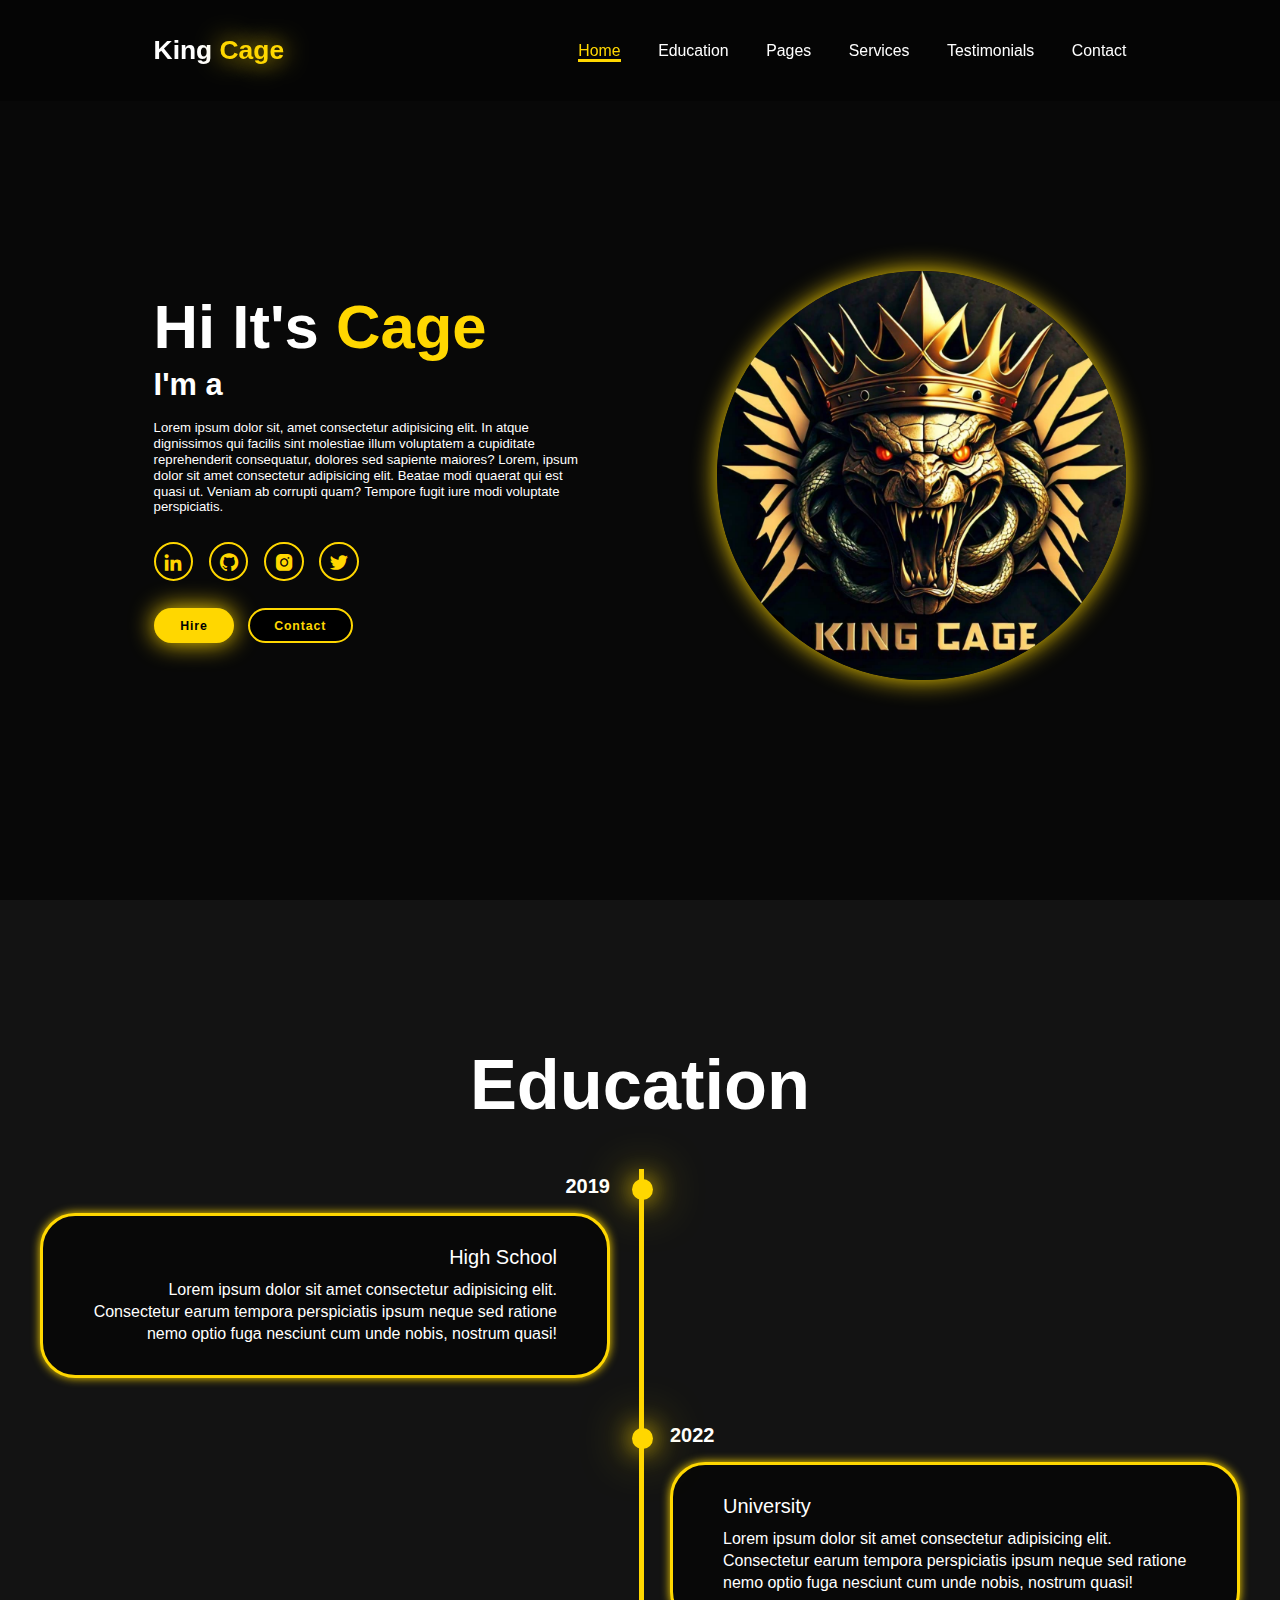
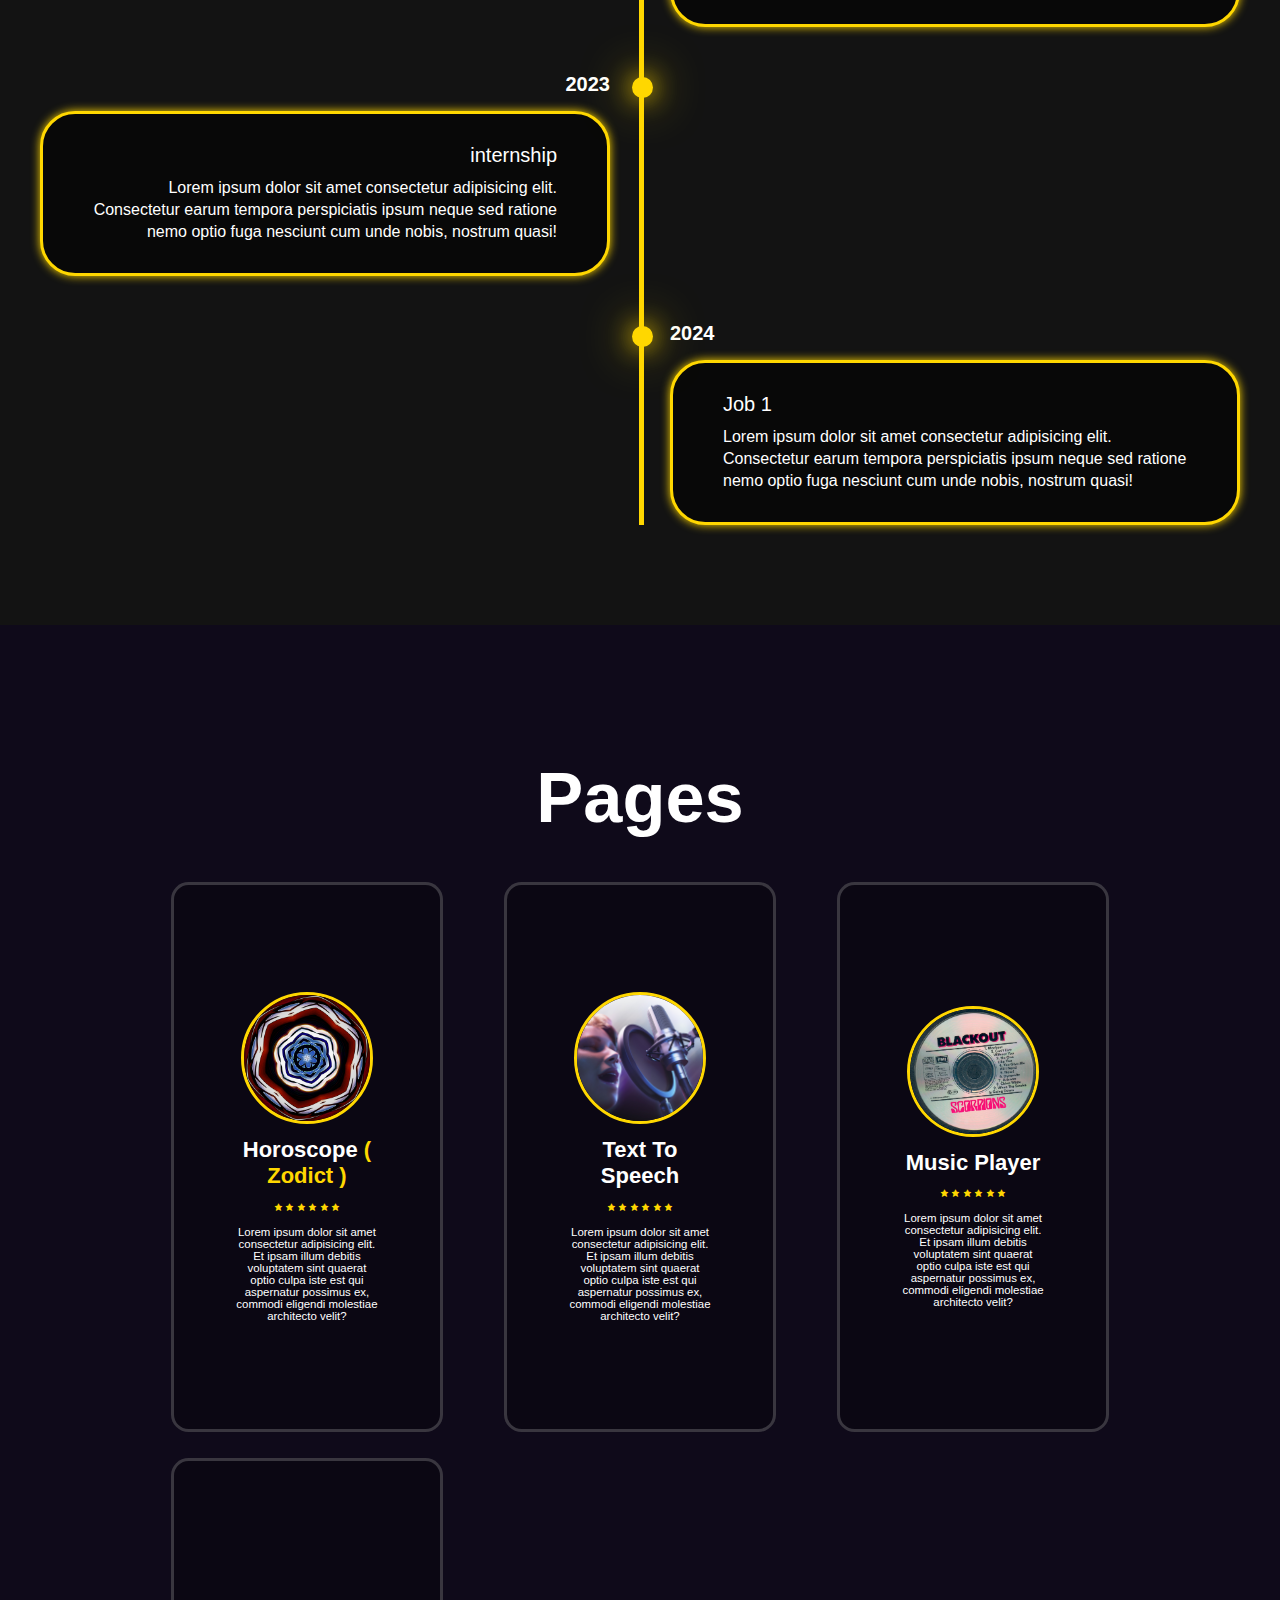
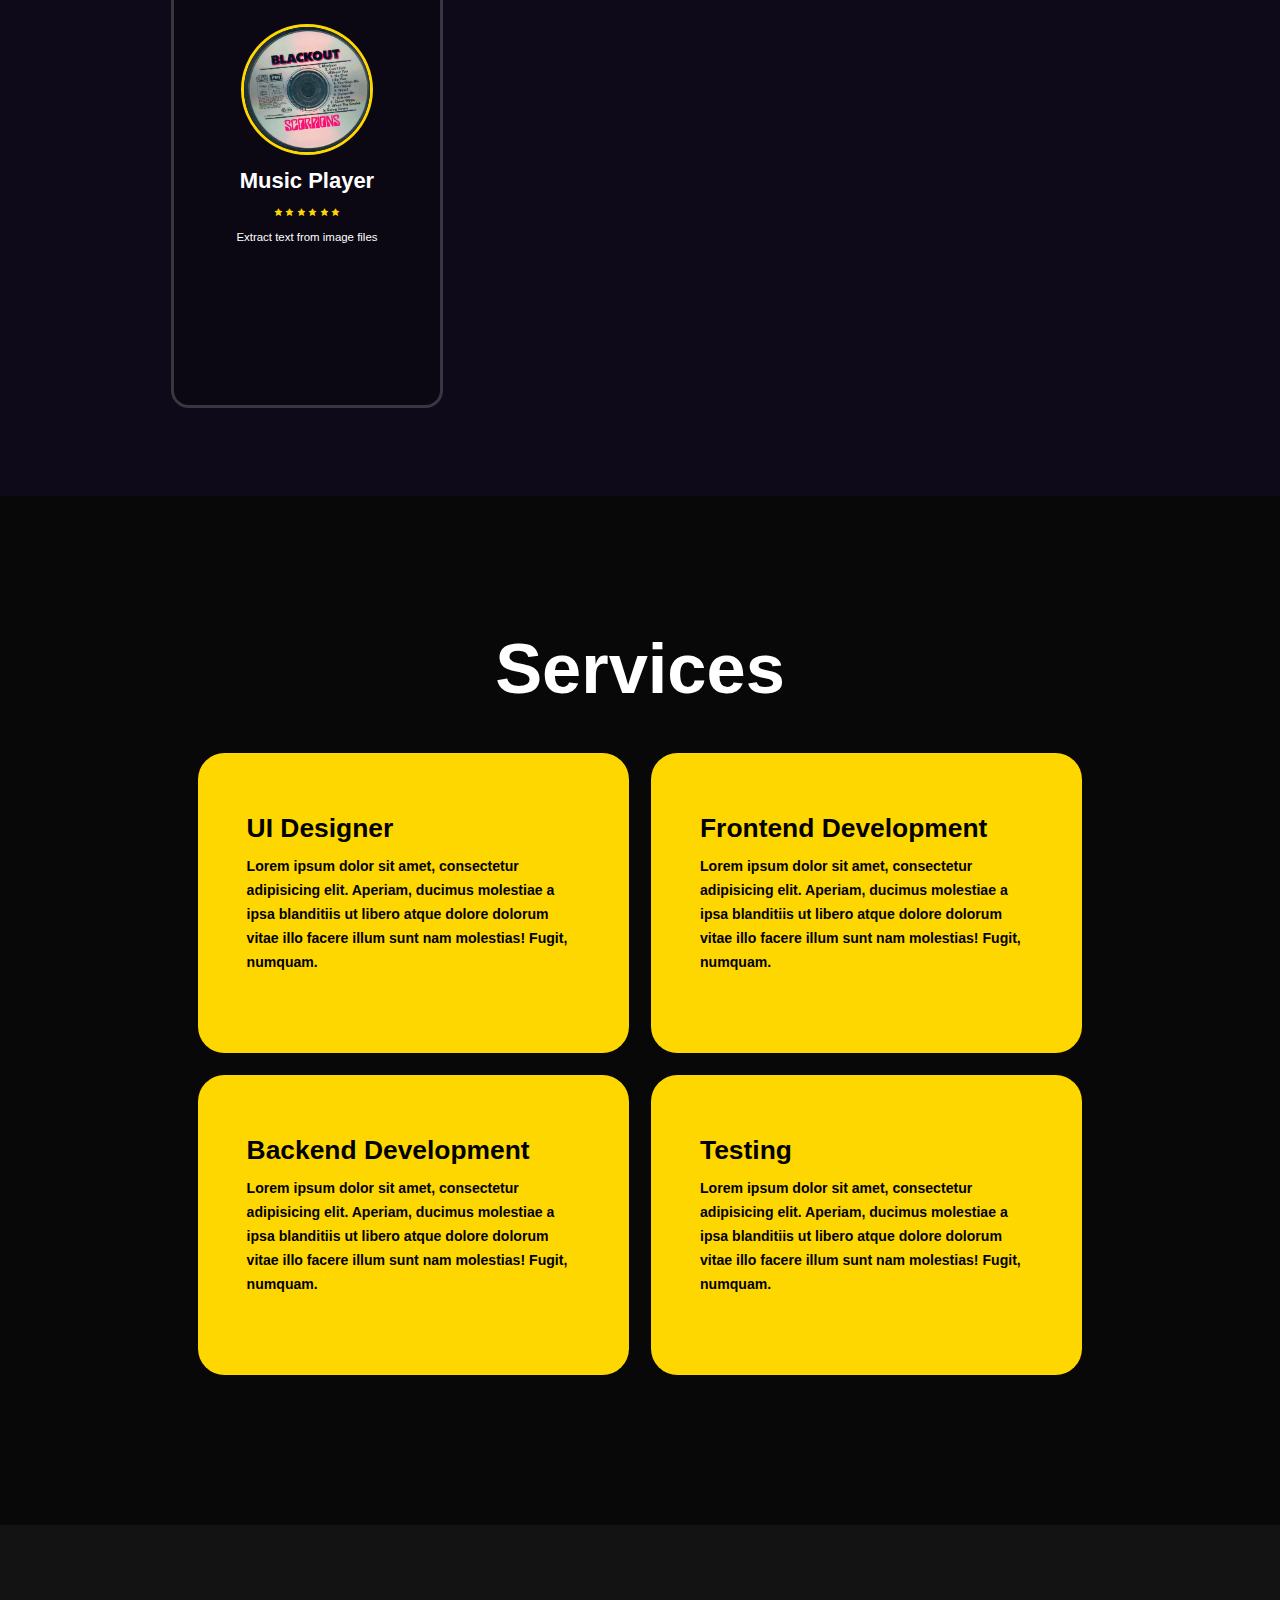
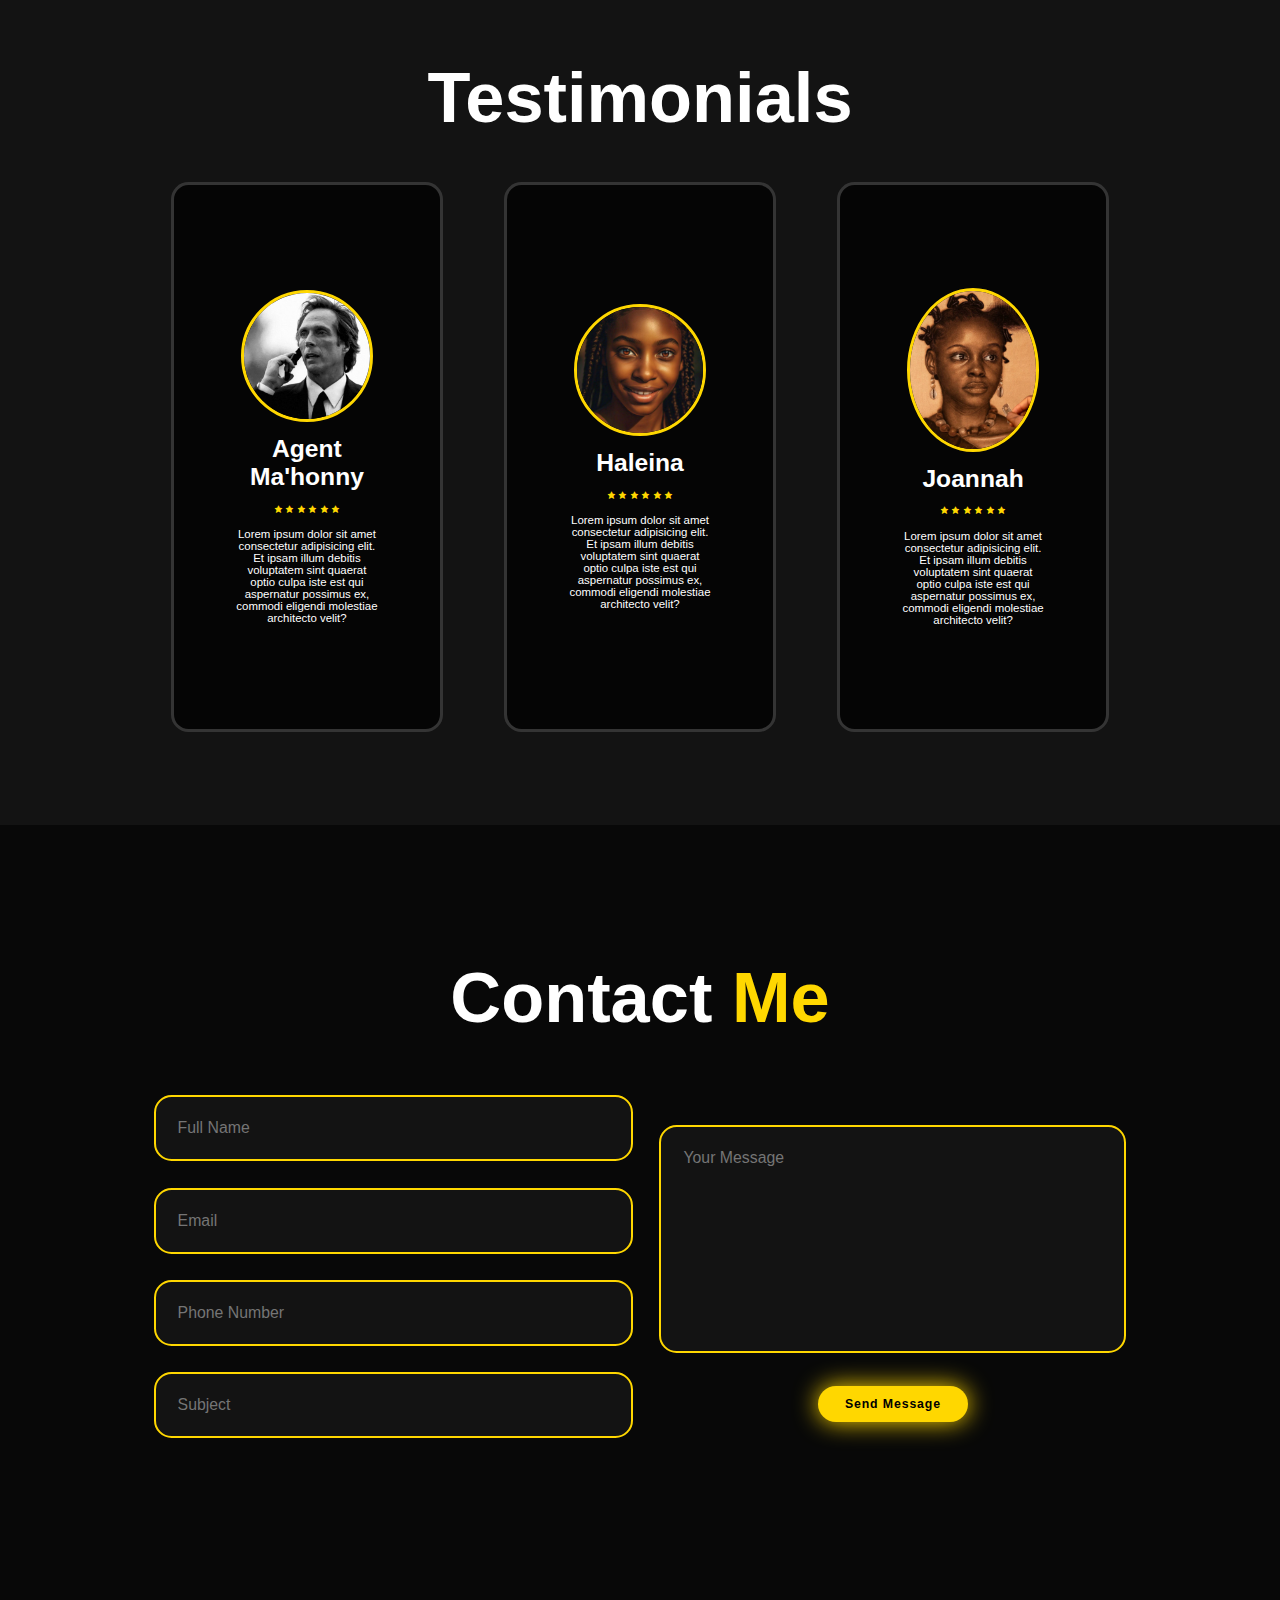
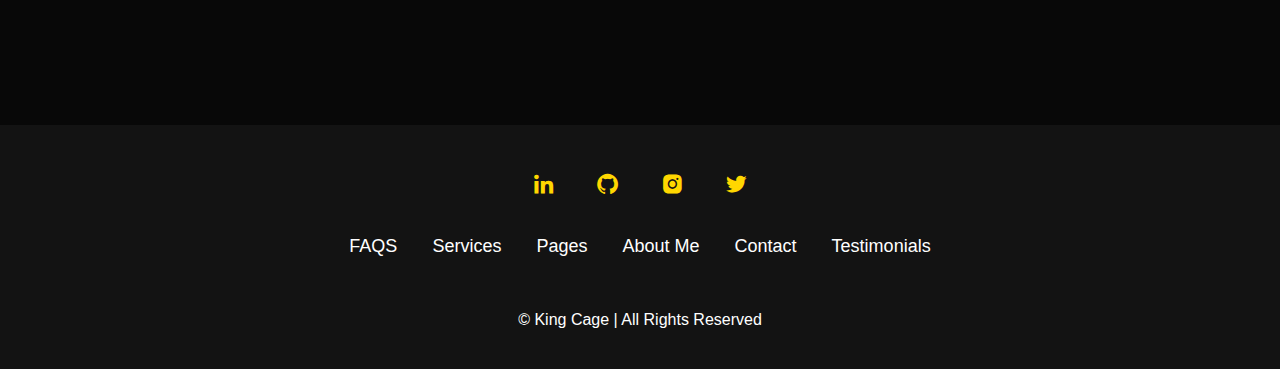
==== commit ec4e5349: "Added extractor to pages" ====
--- a/index.html
+++ b/index.html
@@ -140,7 +140,7 @@
 						</div>
 					</a>
 
-					<a href="text-to-speech.html">
+					<a href="/pages/text-to-speech.html">
 						<div class="page-item">
 							<img src="/img/img0.jpg" alt="" />
 							<h2>Text To Speech</h2>
@@ -161,7 +161,7 @@
 						</div>
 					</a>
 
-					<a href="music-player.html">
+					<a href="/pages/music-player.html">
 						<div class="page-item">
 							<img src="/img/img4.jpg" alt="" />
 							<h2>Music Player</h2>
@@ -178,6 +178,24 @@
 								illum debitis voluptatem sint quaerat optio culpa iste est qui
 								aspernatur possimus ex, commodi eligendi molestiae architecto
 								velit?
+							</p>
+						</div>
+					</a>
+
+					<a href="/pages/extractor.html">
+						<div class="page-item">
+							<img src="/img/img4.jpg" alt="" />
+							<h2>Music Player</h2>
+							<div class="rating">
+								<i class="bx bxs-star" id="star"></i>
+								<i class="bx bxs-star" id="star"></i>
+								<i class="bx bxs-star" id="star"></i>
+								<i class="bx bxs-star" id="star"></i>
+								<i class="bx bxs-star" id="star"></i>
+								<i class="bx bxs-star" id="star"></i>
+							</div>
+							<p>
+								Extract text from image files
 							</p>
 						</div>
 					</a>
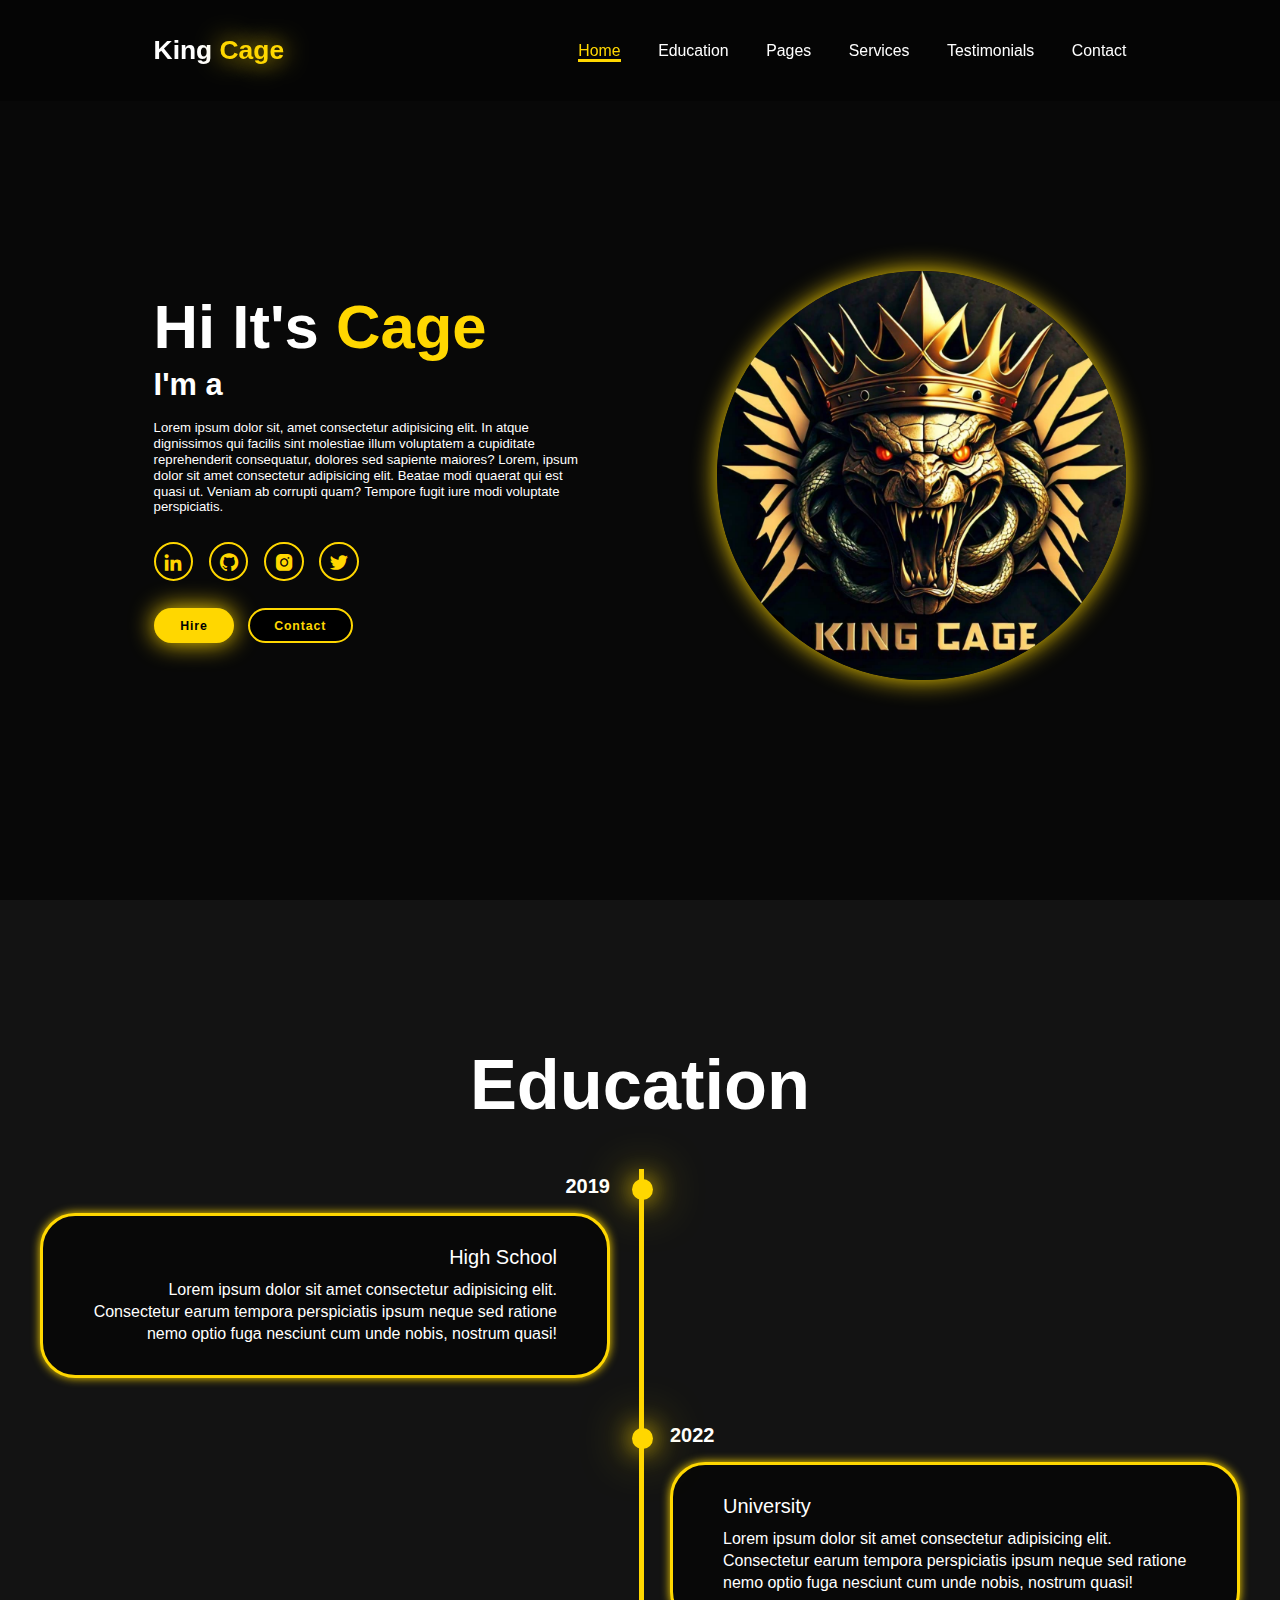
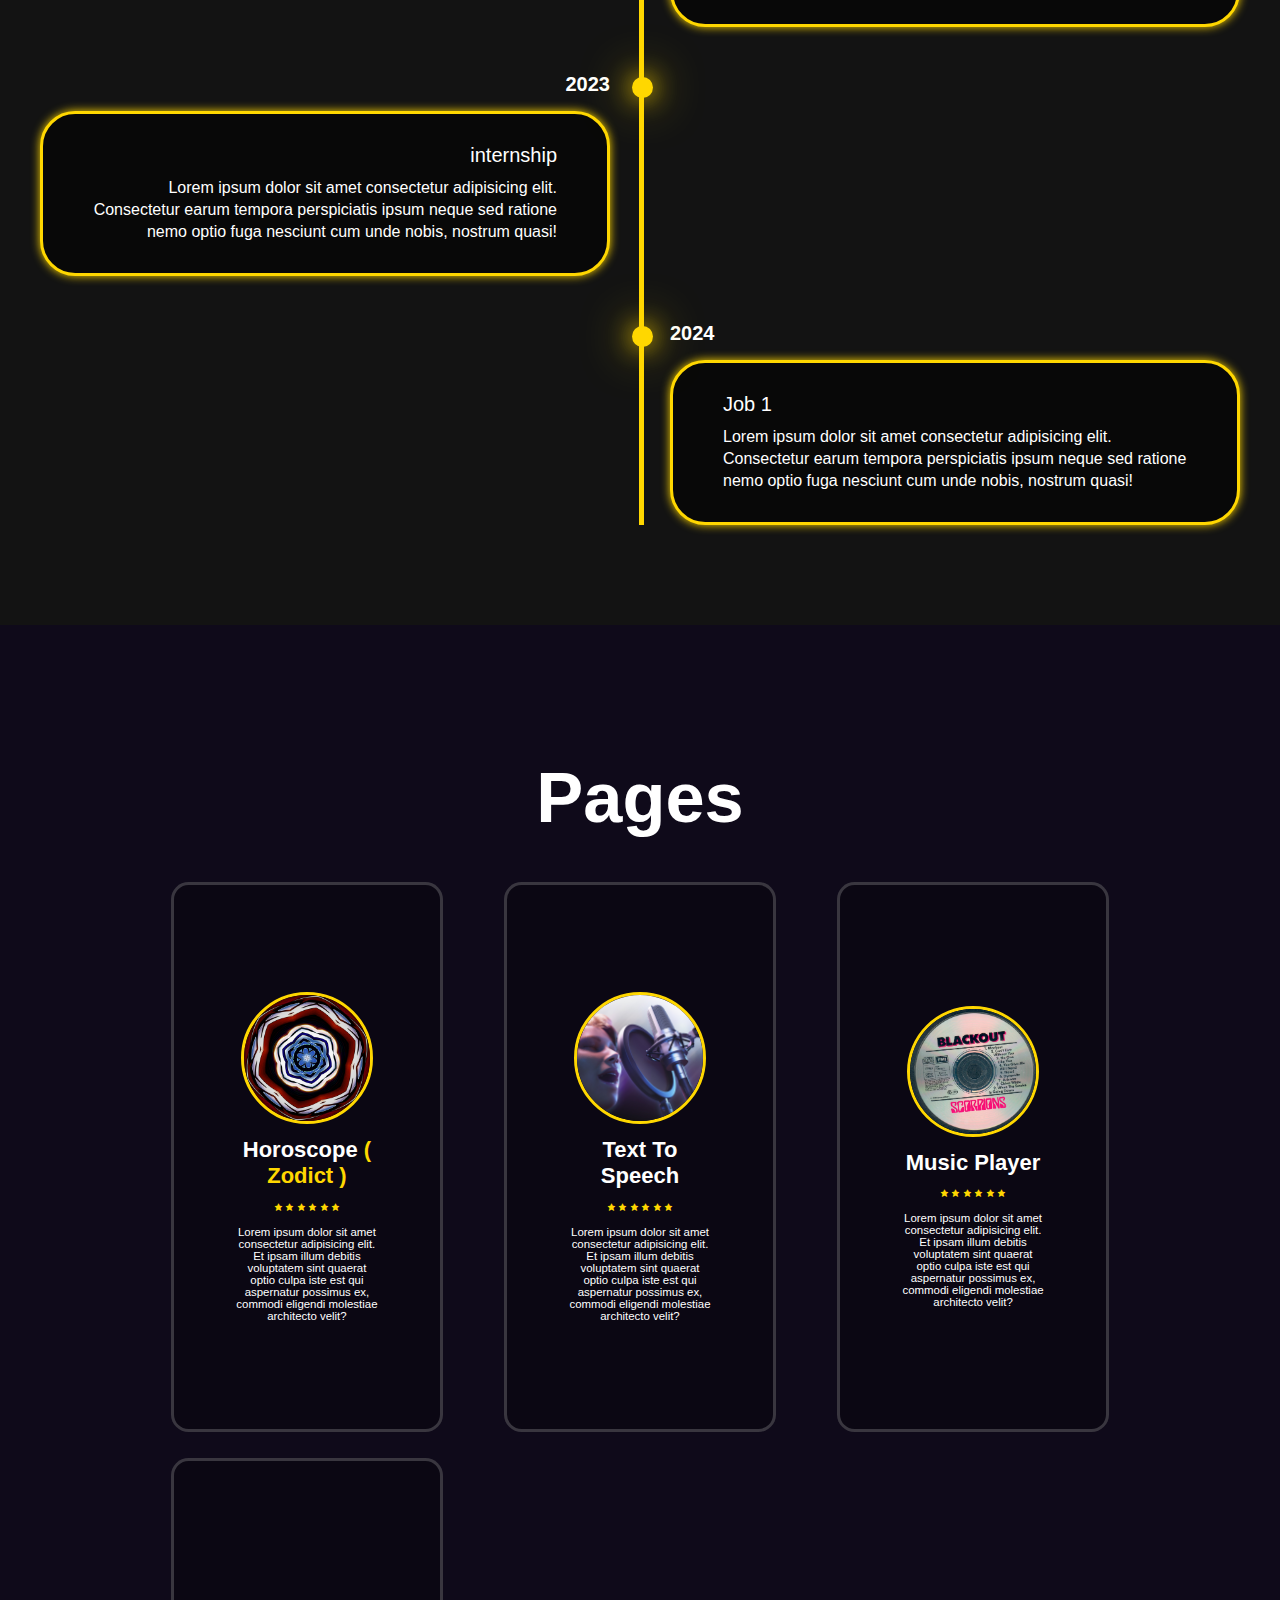
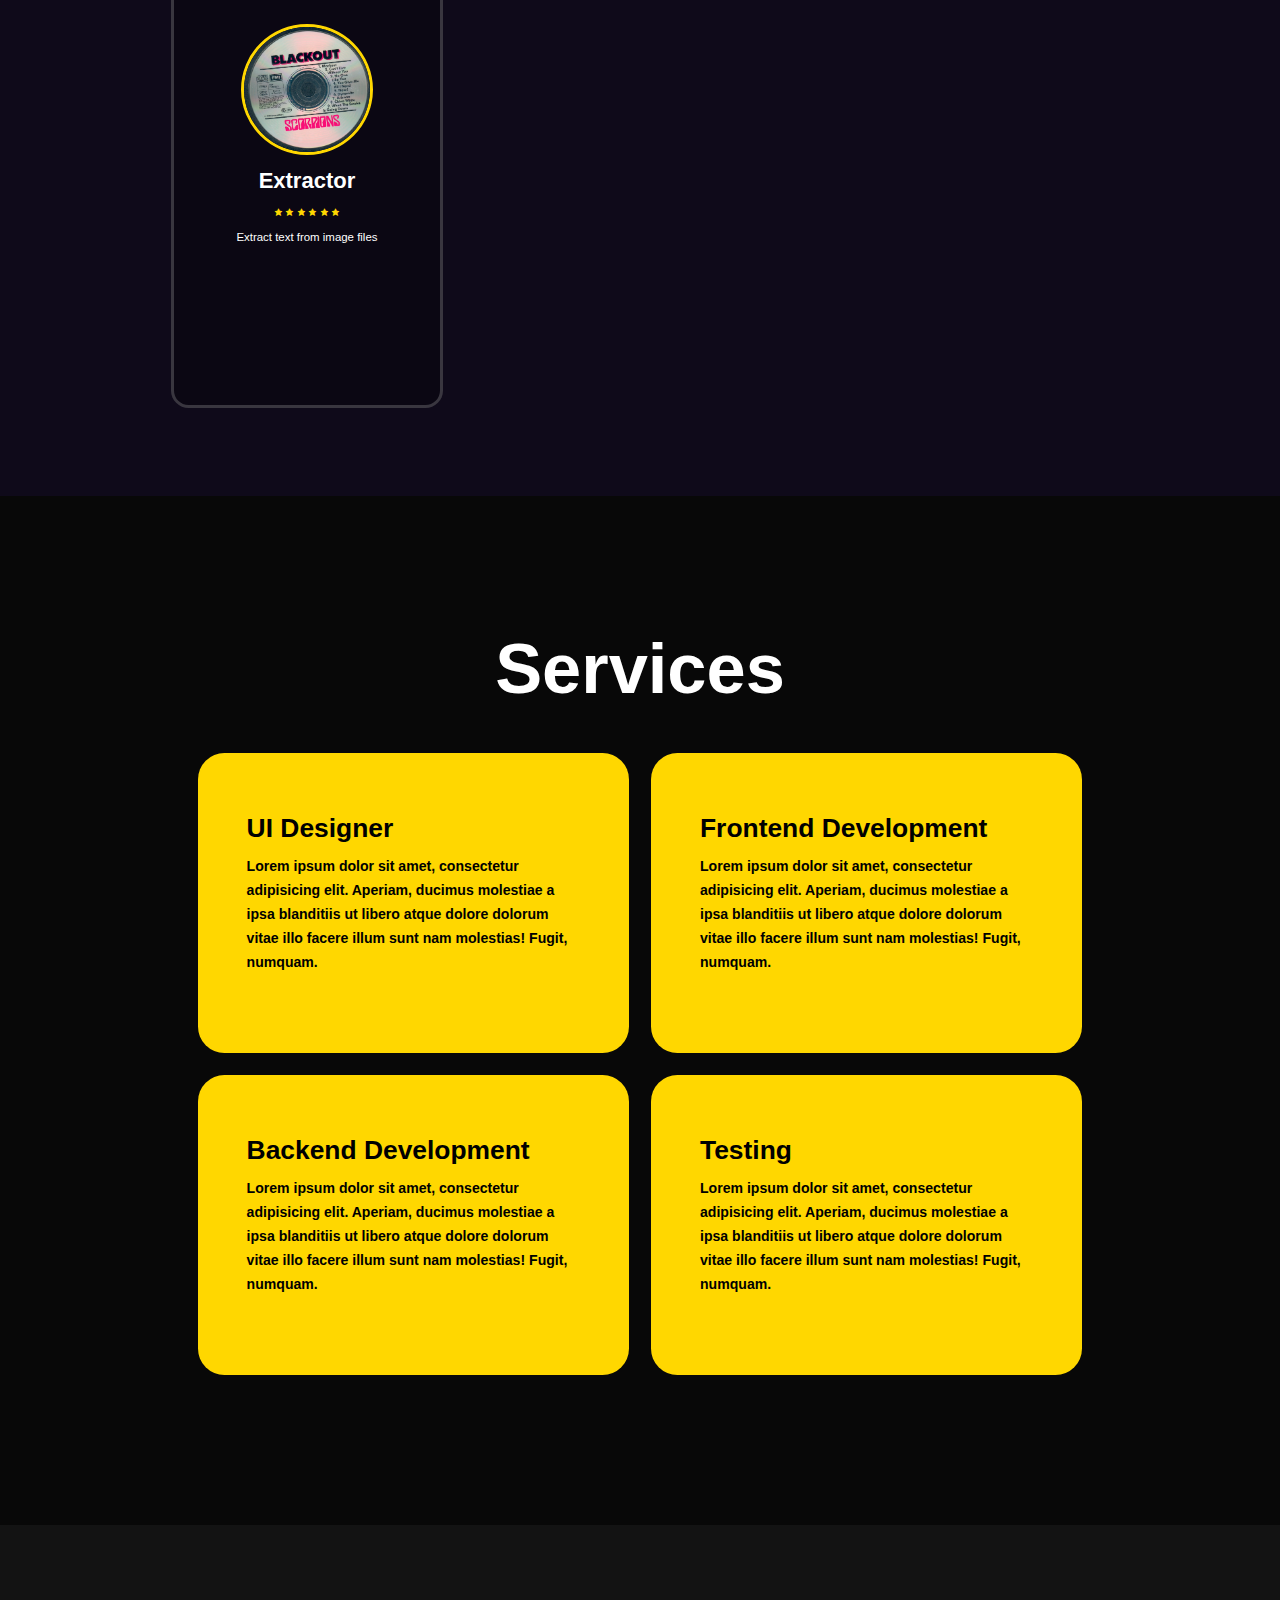
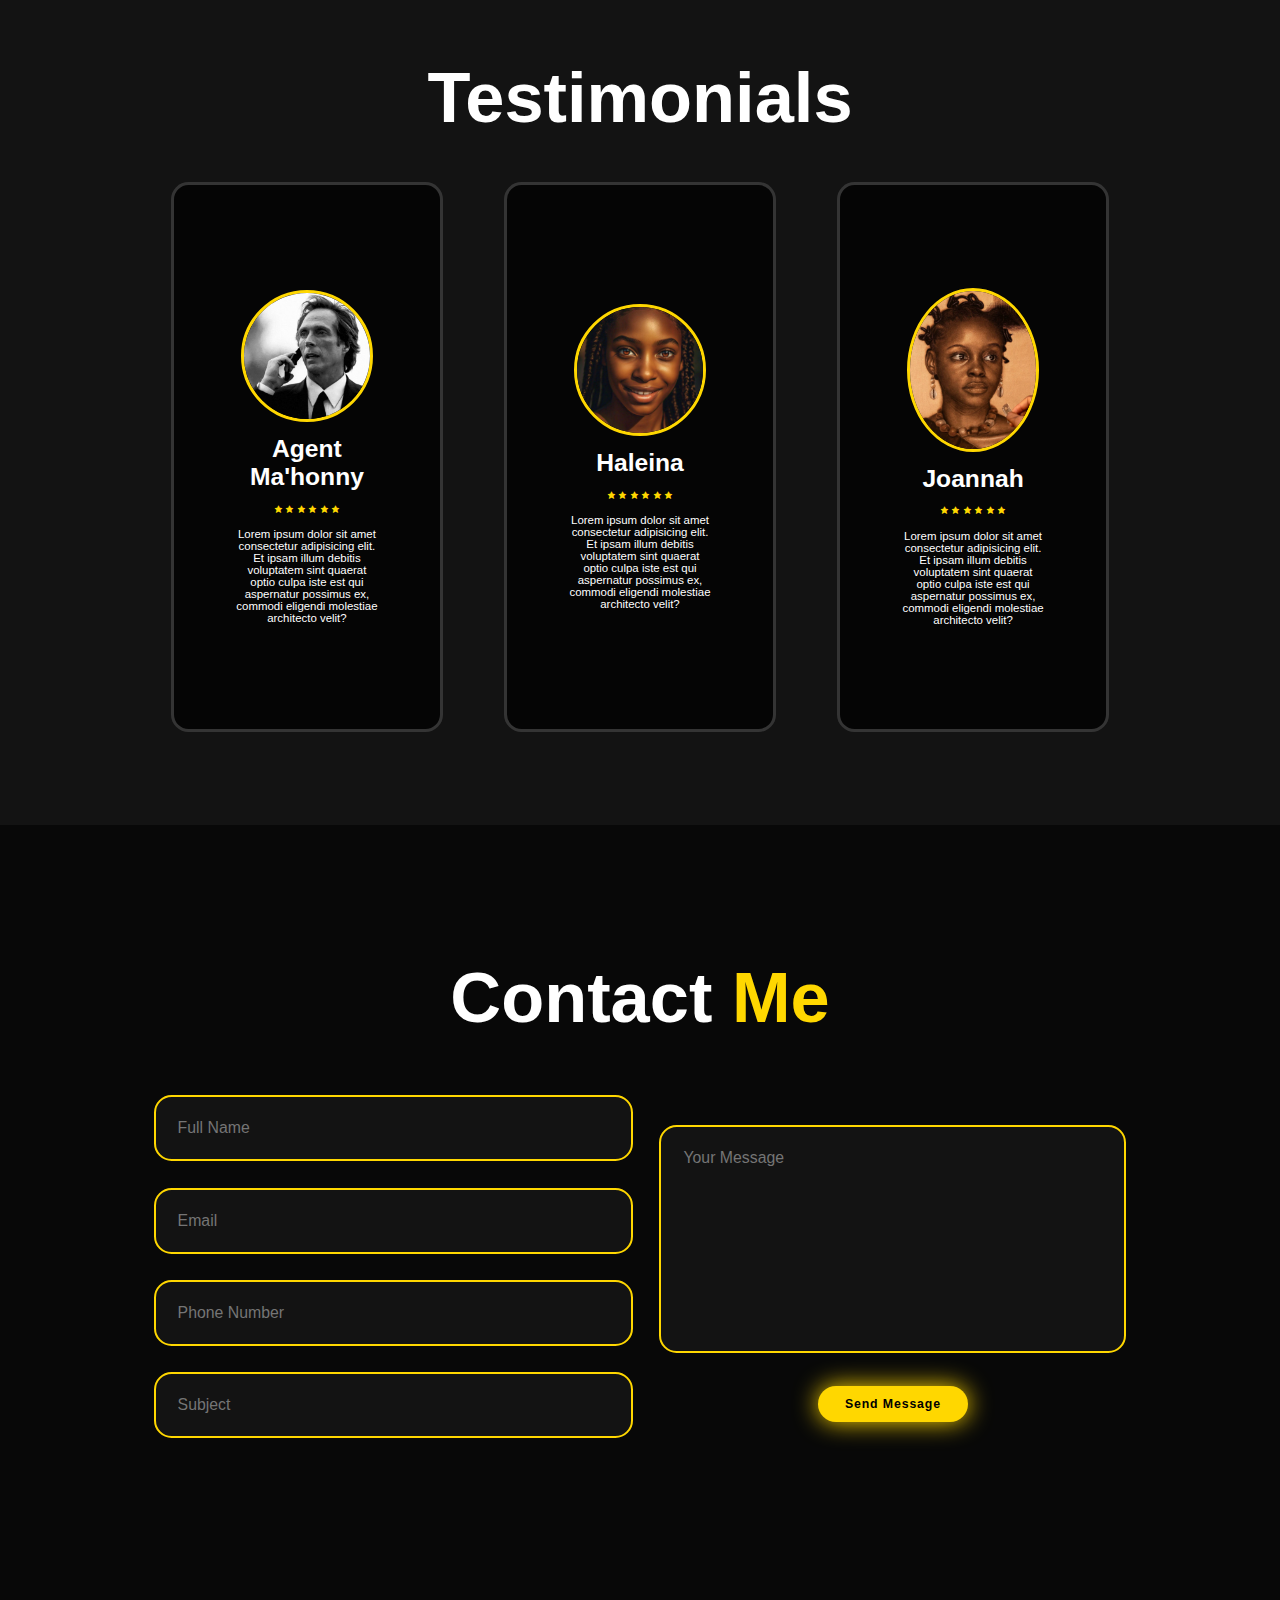
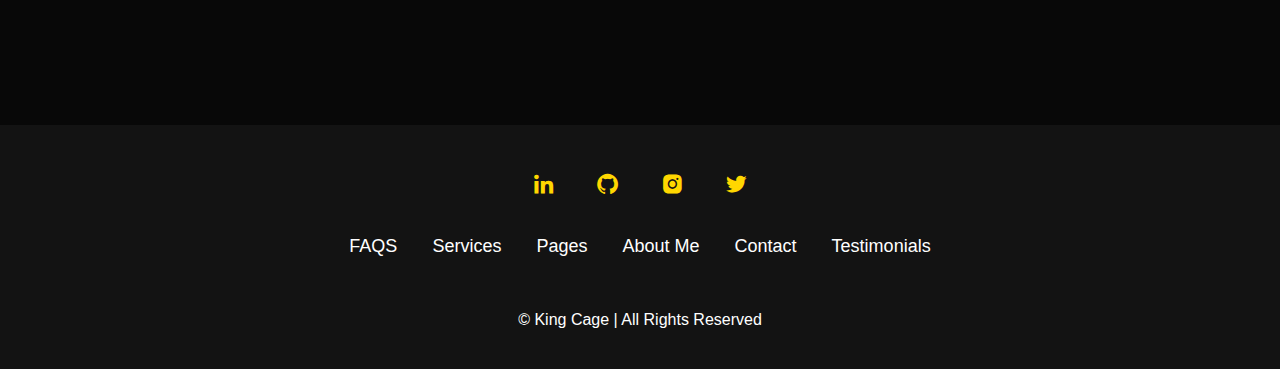
==== commit 1b3b9c25: "extractor" ====
--- a/index.html
+++ b/index.html
@@ -185,7 +185,7 @@
 					<a href="/pages/extractor.html">
 						<div class="page-item">
 							<img src="/img/img4.jpg" alt="" />
-							<h2>Music Player</h2>
+							<h2>Extractor</h2>
 							<div class="rating">
 								<i class="bx bxs-star" id="star"></i>
 								<i class="bx bxs-star" id="star"></i>
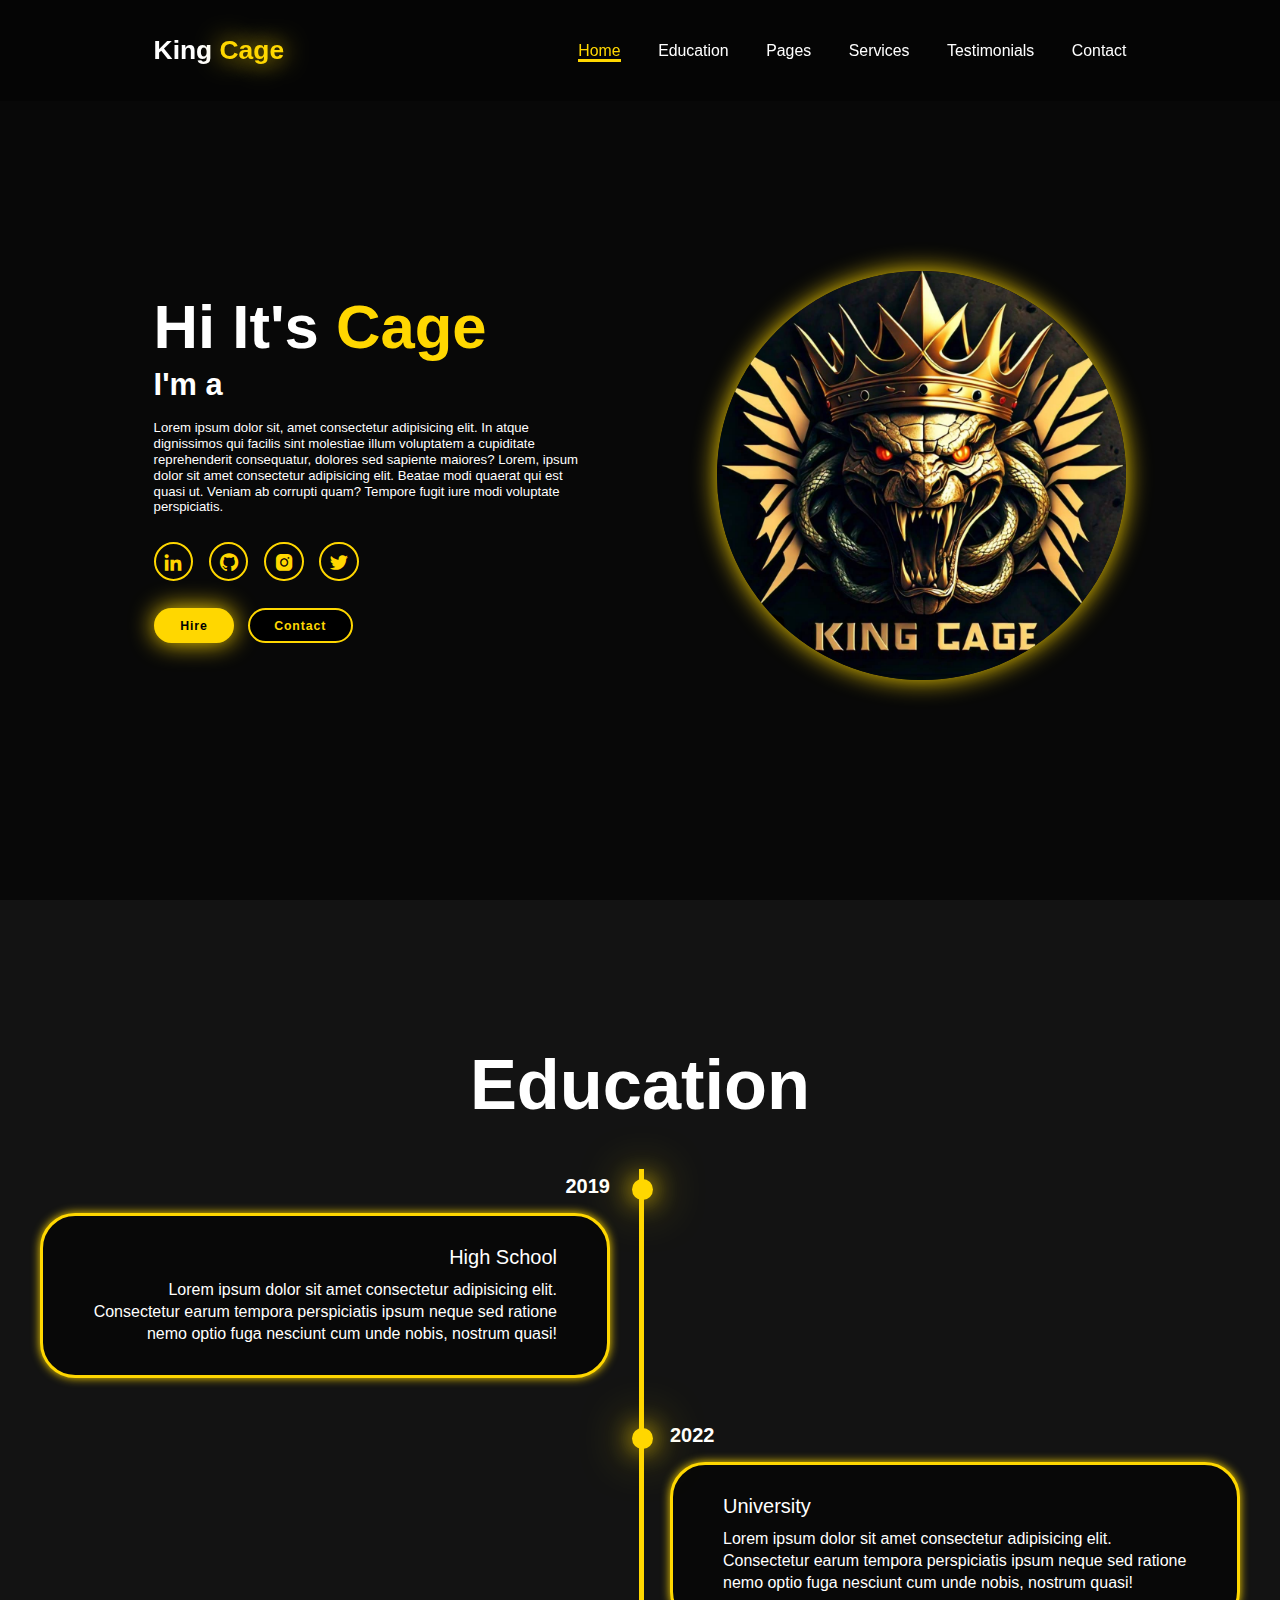
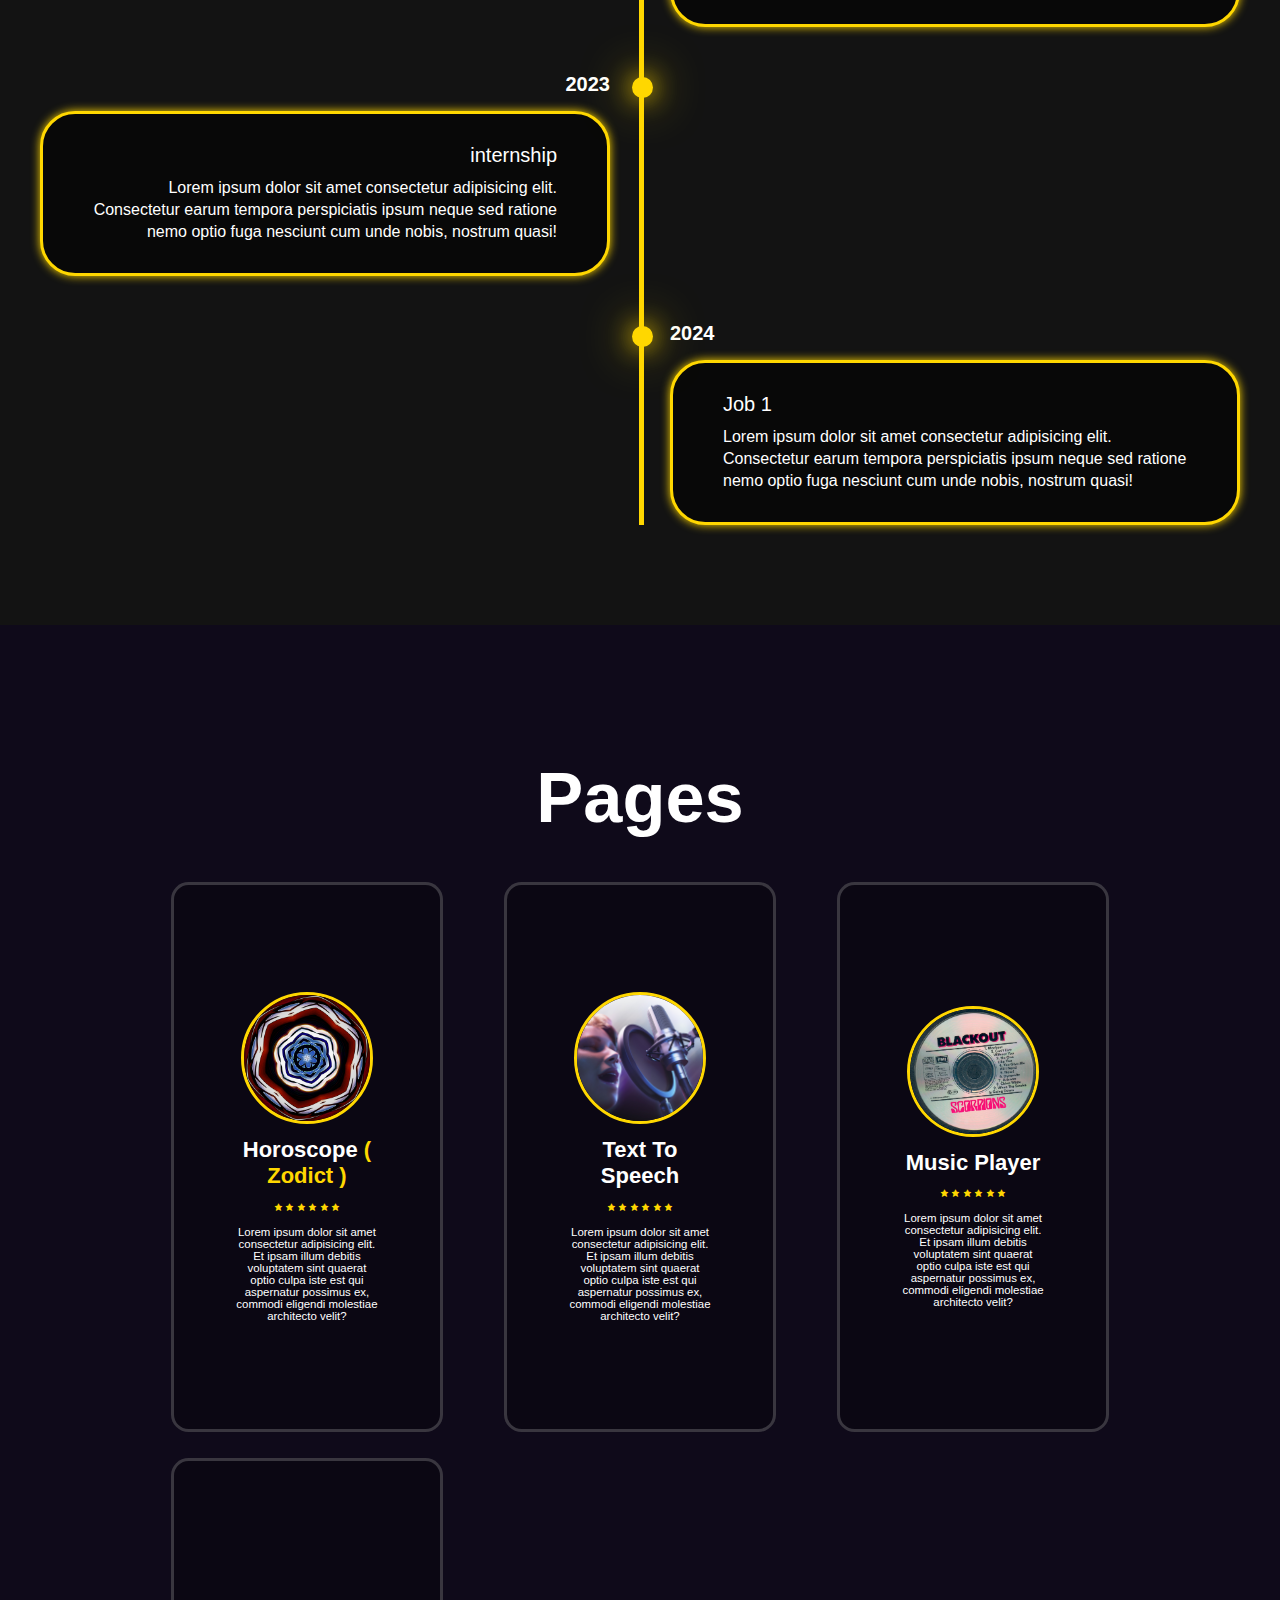
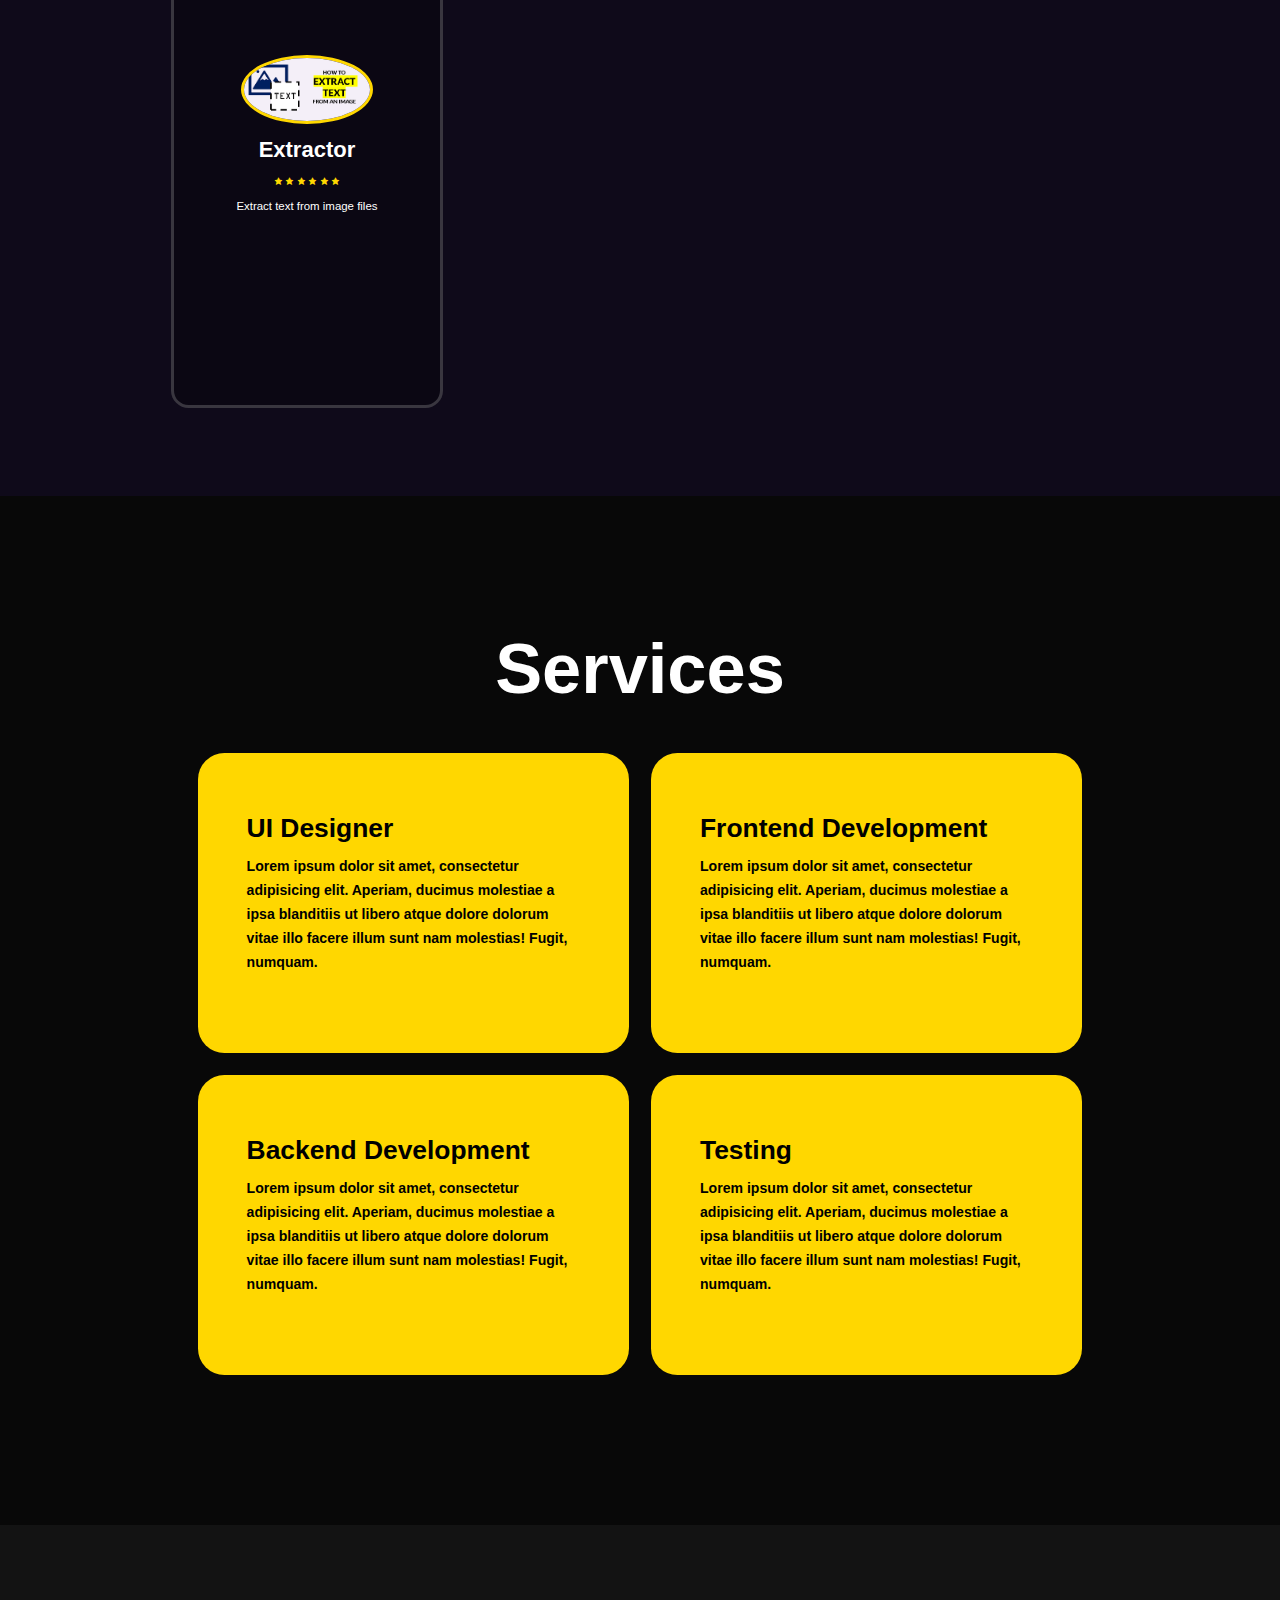
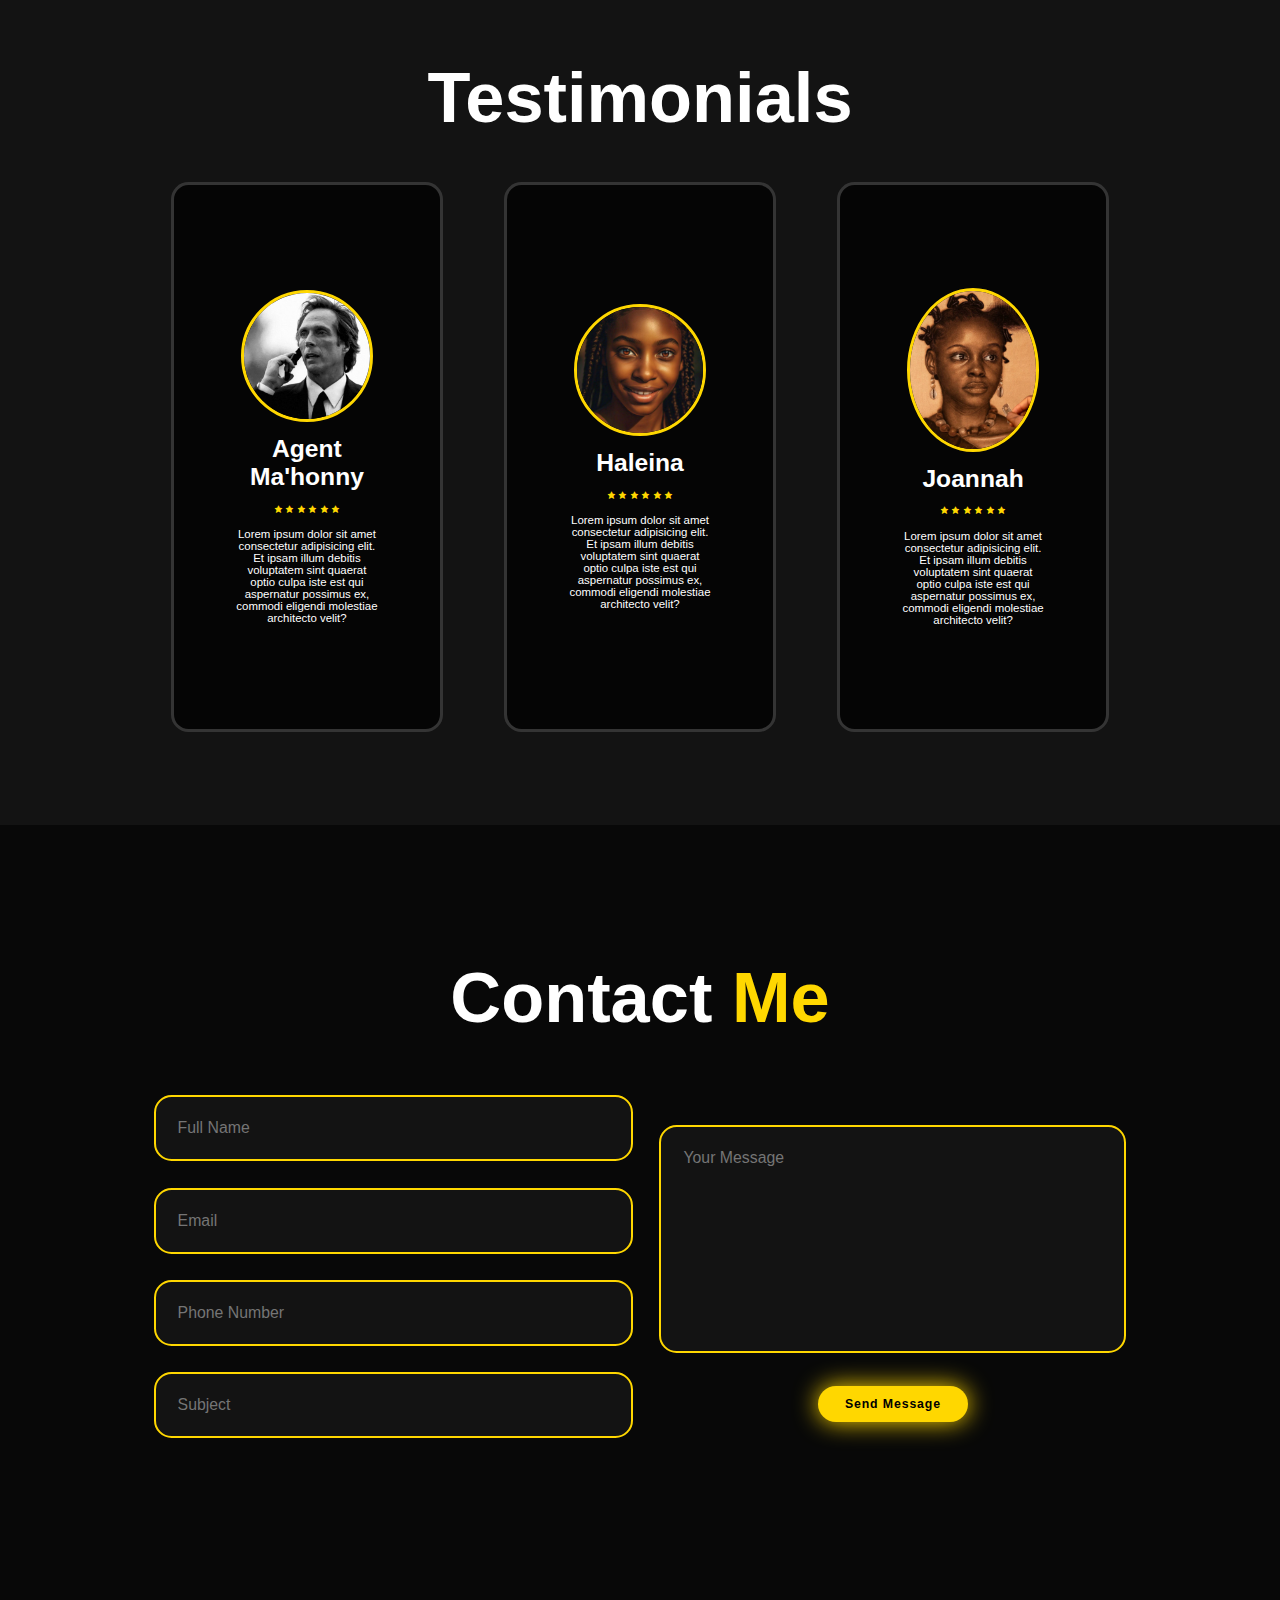
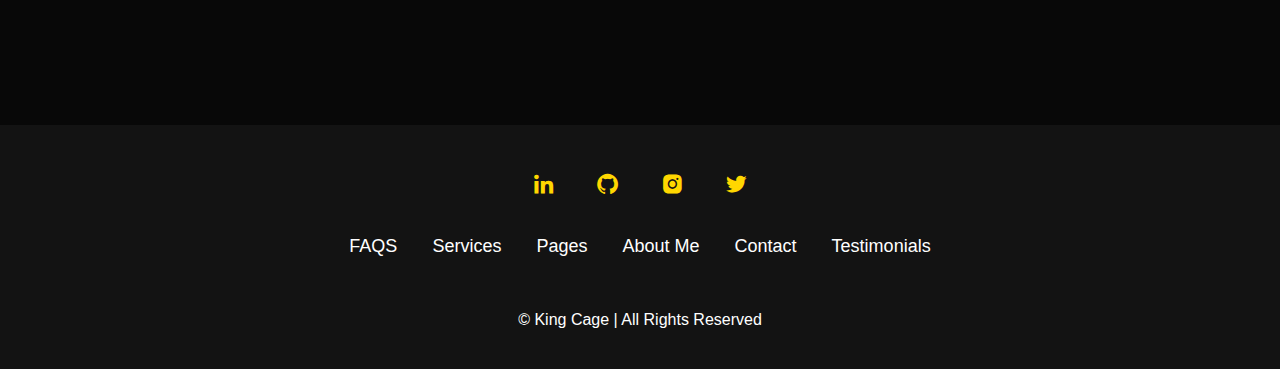
==== commit 26d5276b: "updated extractor image" ====
--- a/index.html
+++ b/index.html
@@ -184,7 +184,7 @@
 
 					<a href="/pages/extractor.html">
 						<div class="page-item">
-							<img src="/img/img4.jpg" alt="" />
+							<img src="/img/images.png" alt="" />
 							<h2>Extractor</h2>
 							<div class="rating">
 								<i class="bx bxs-star" id="star"></i>
